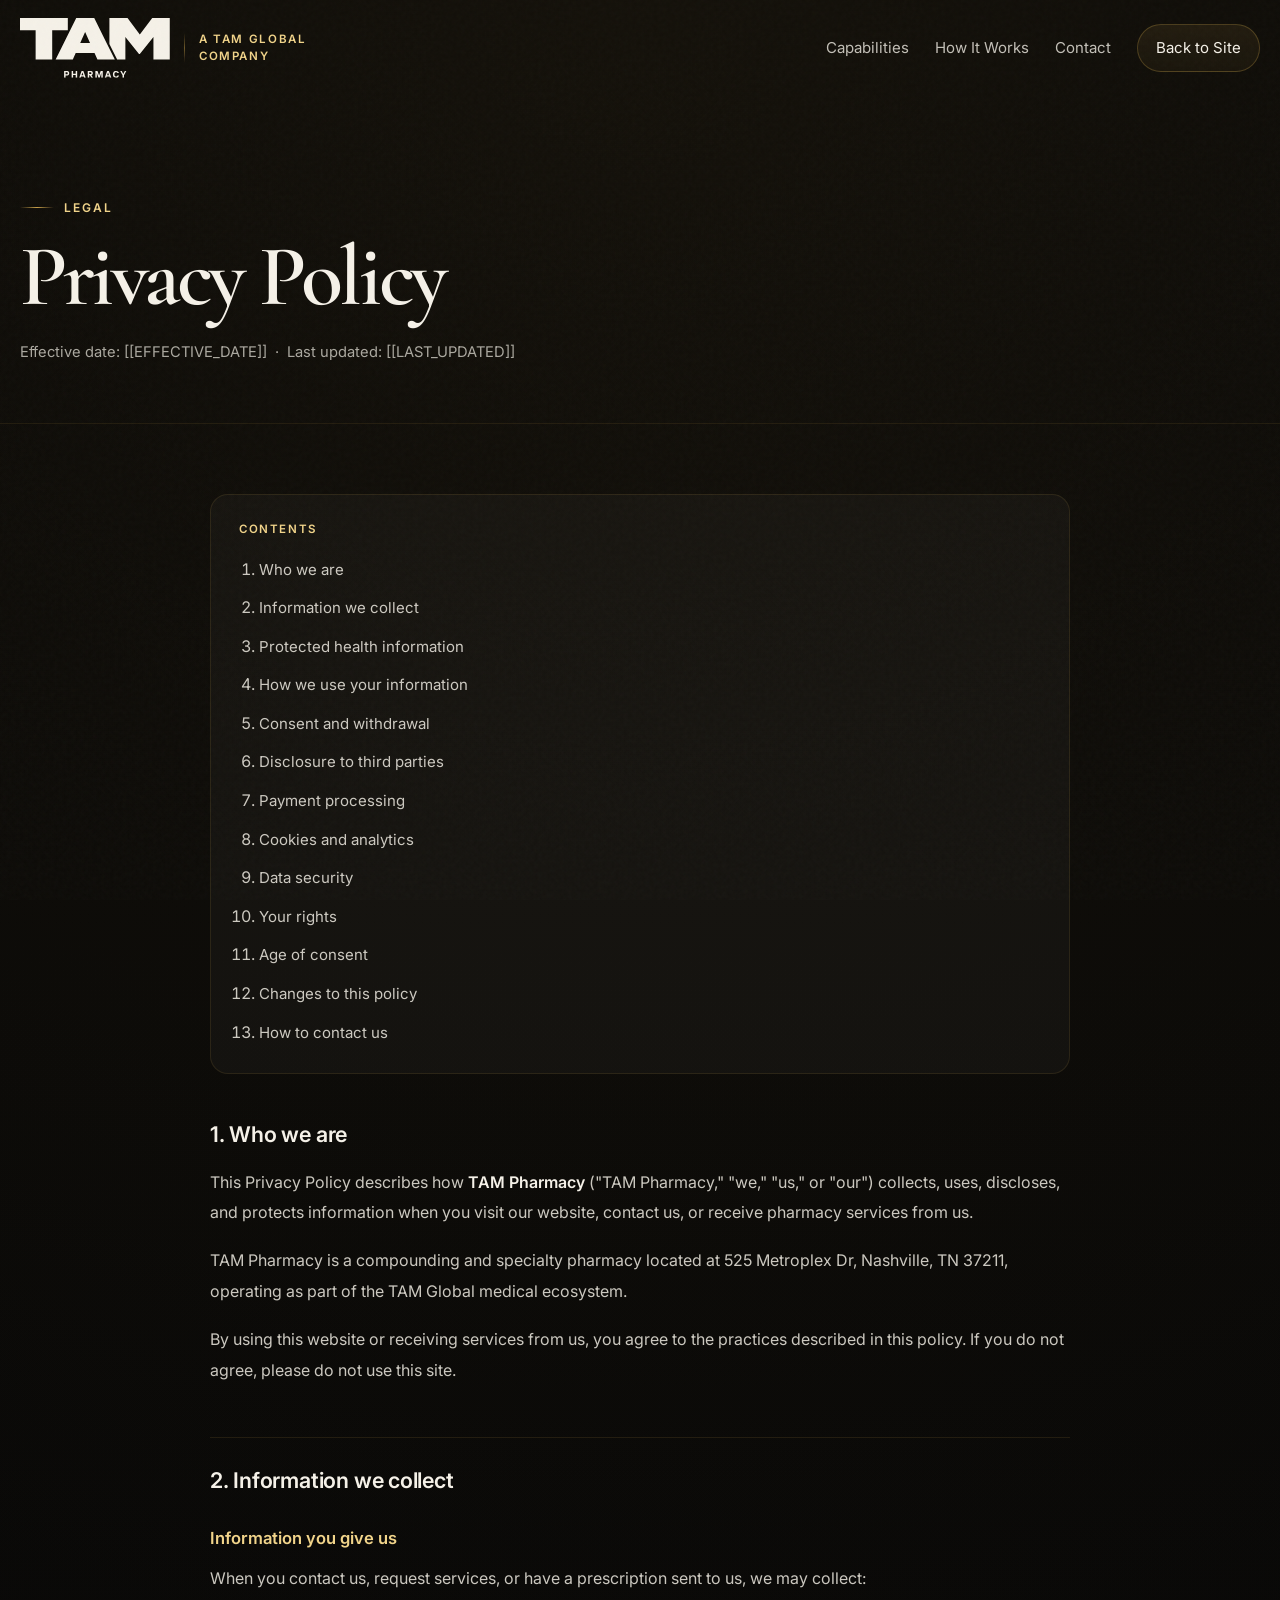
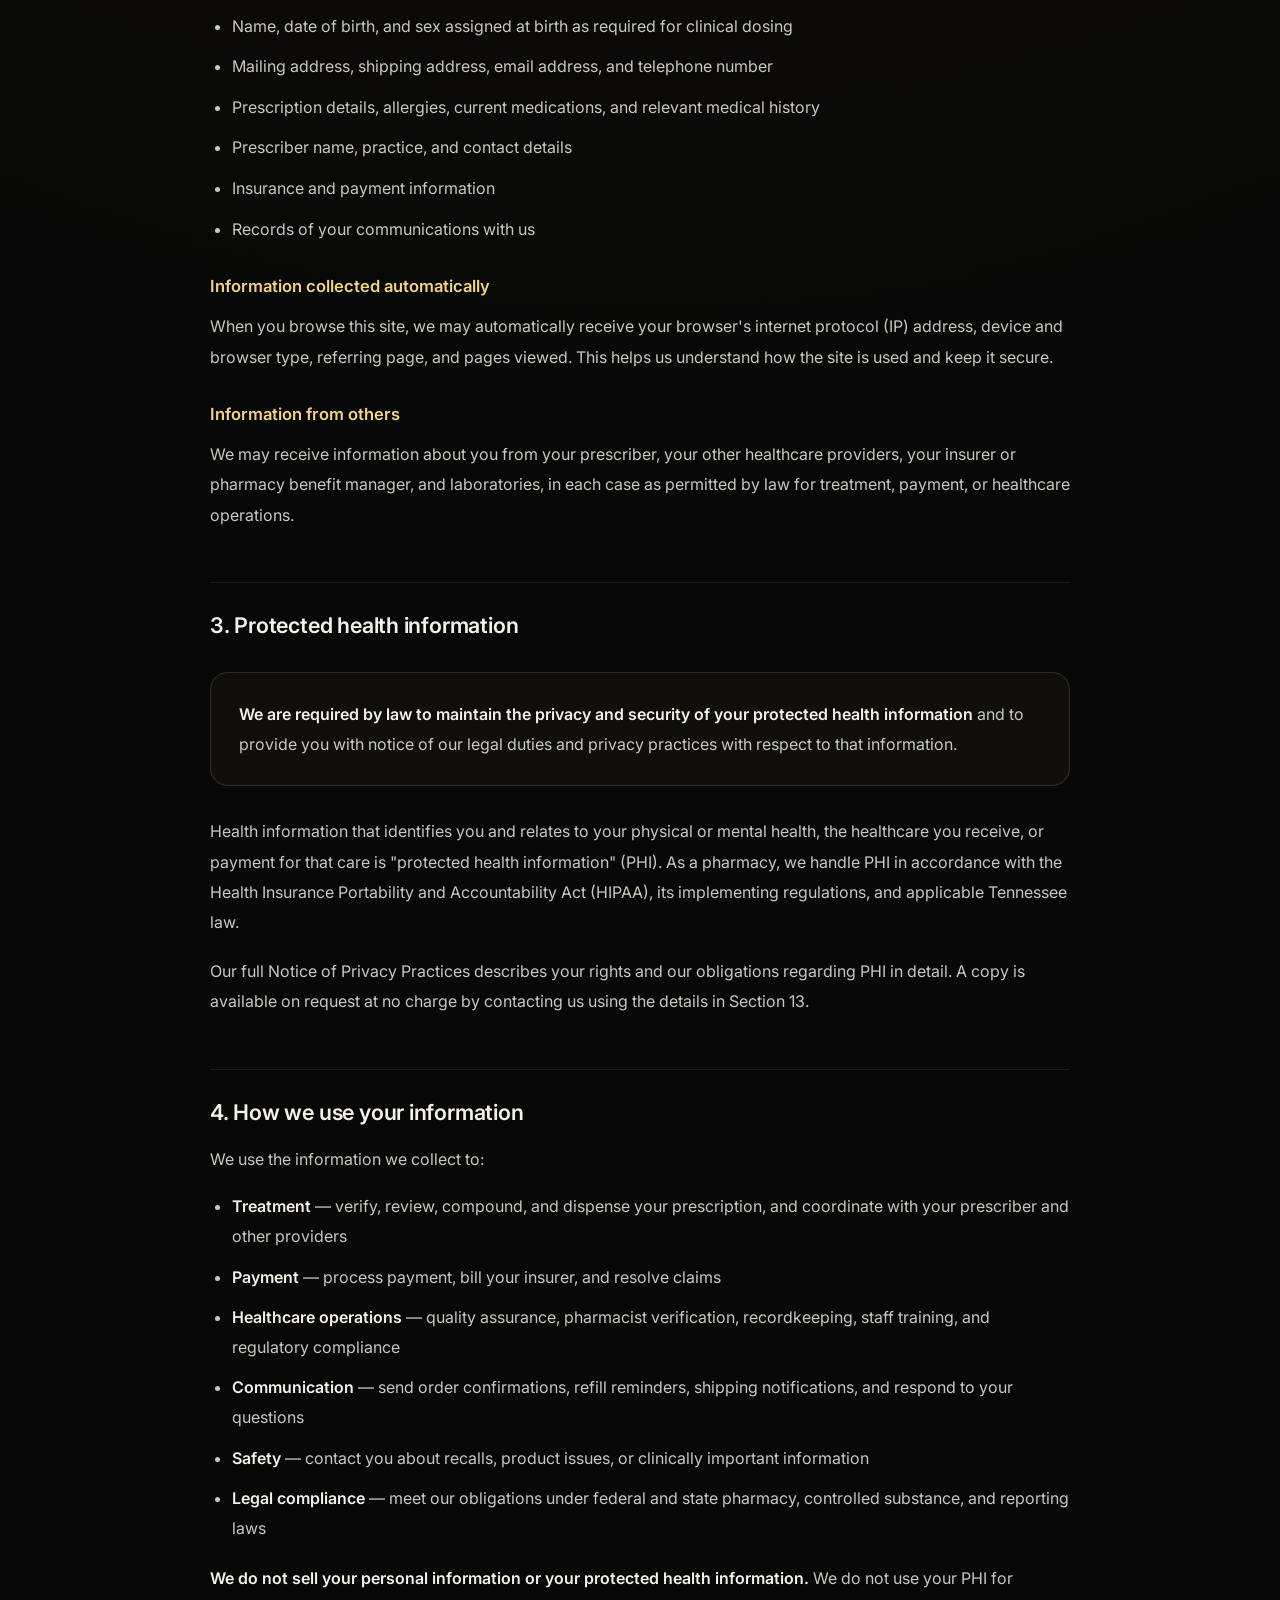
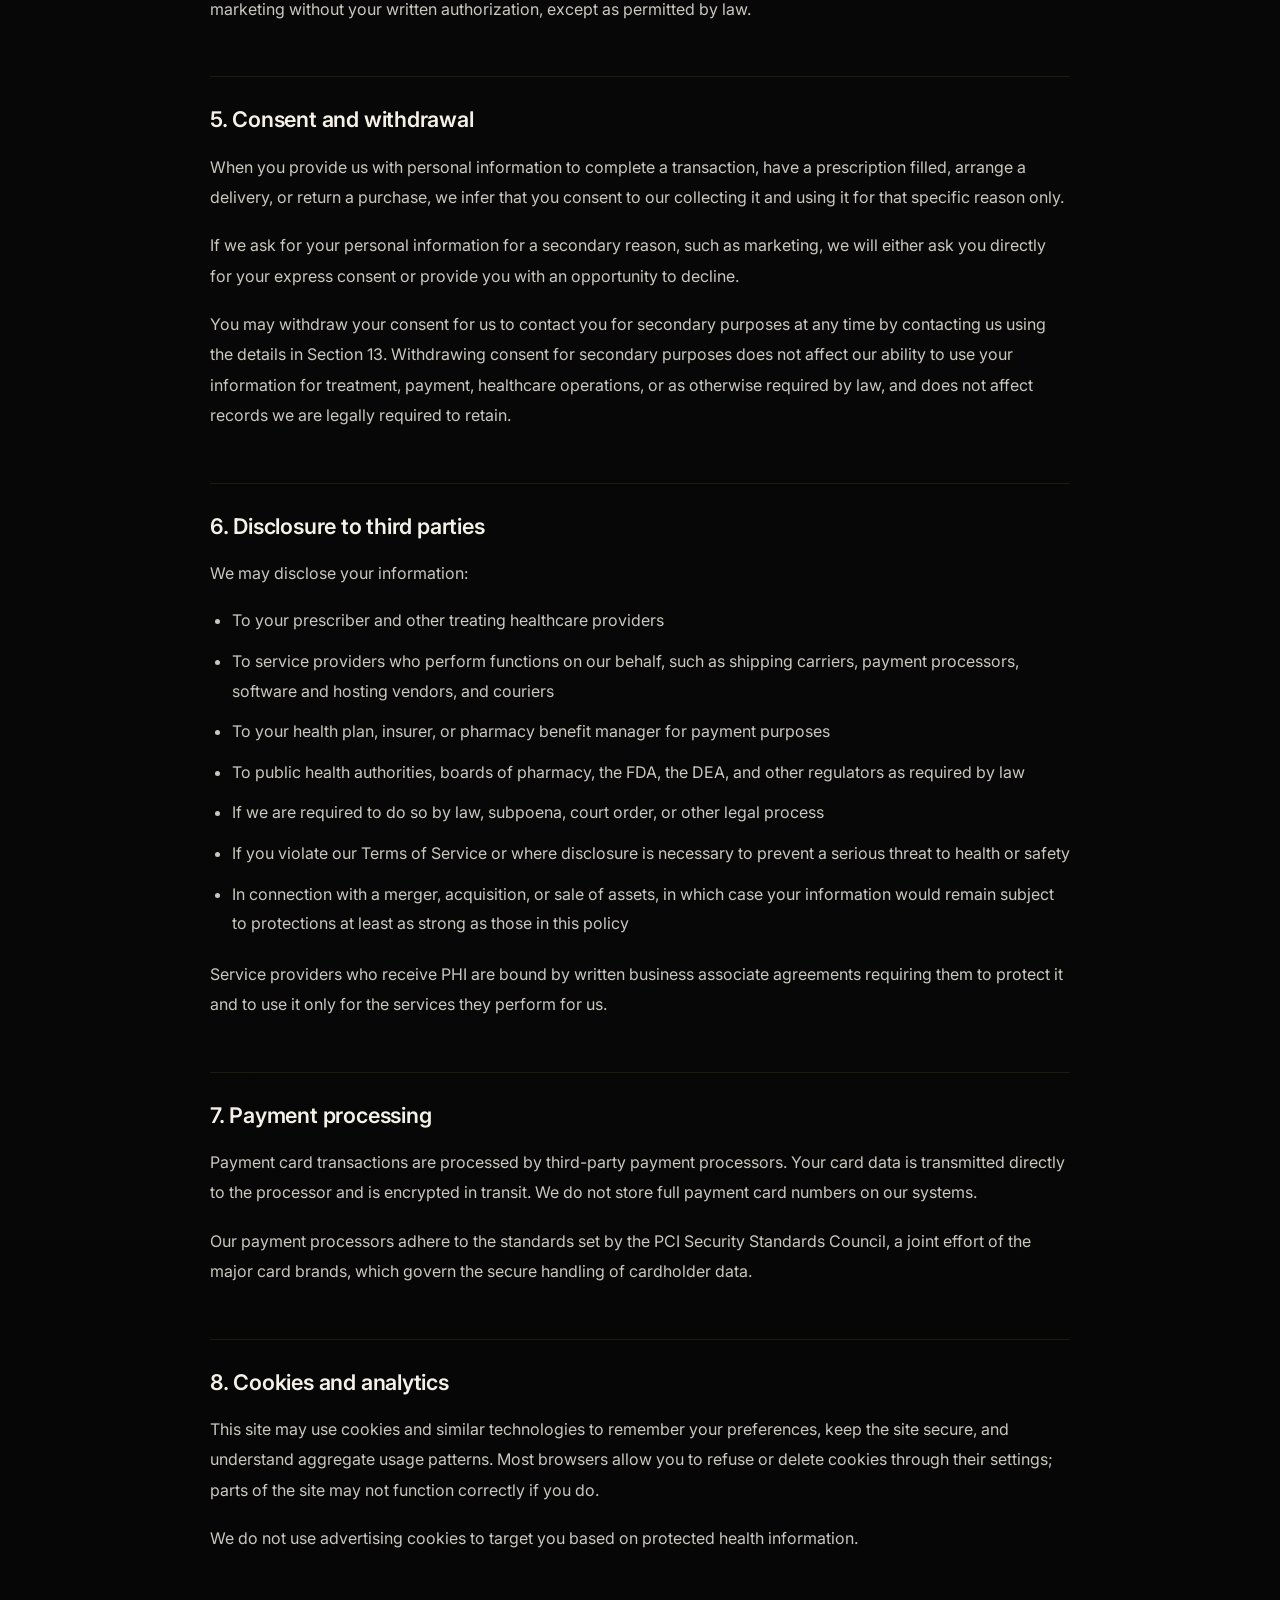
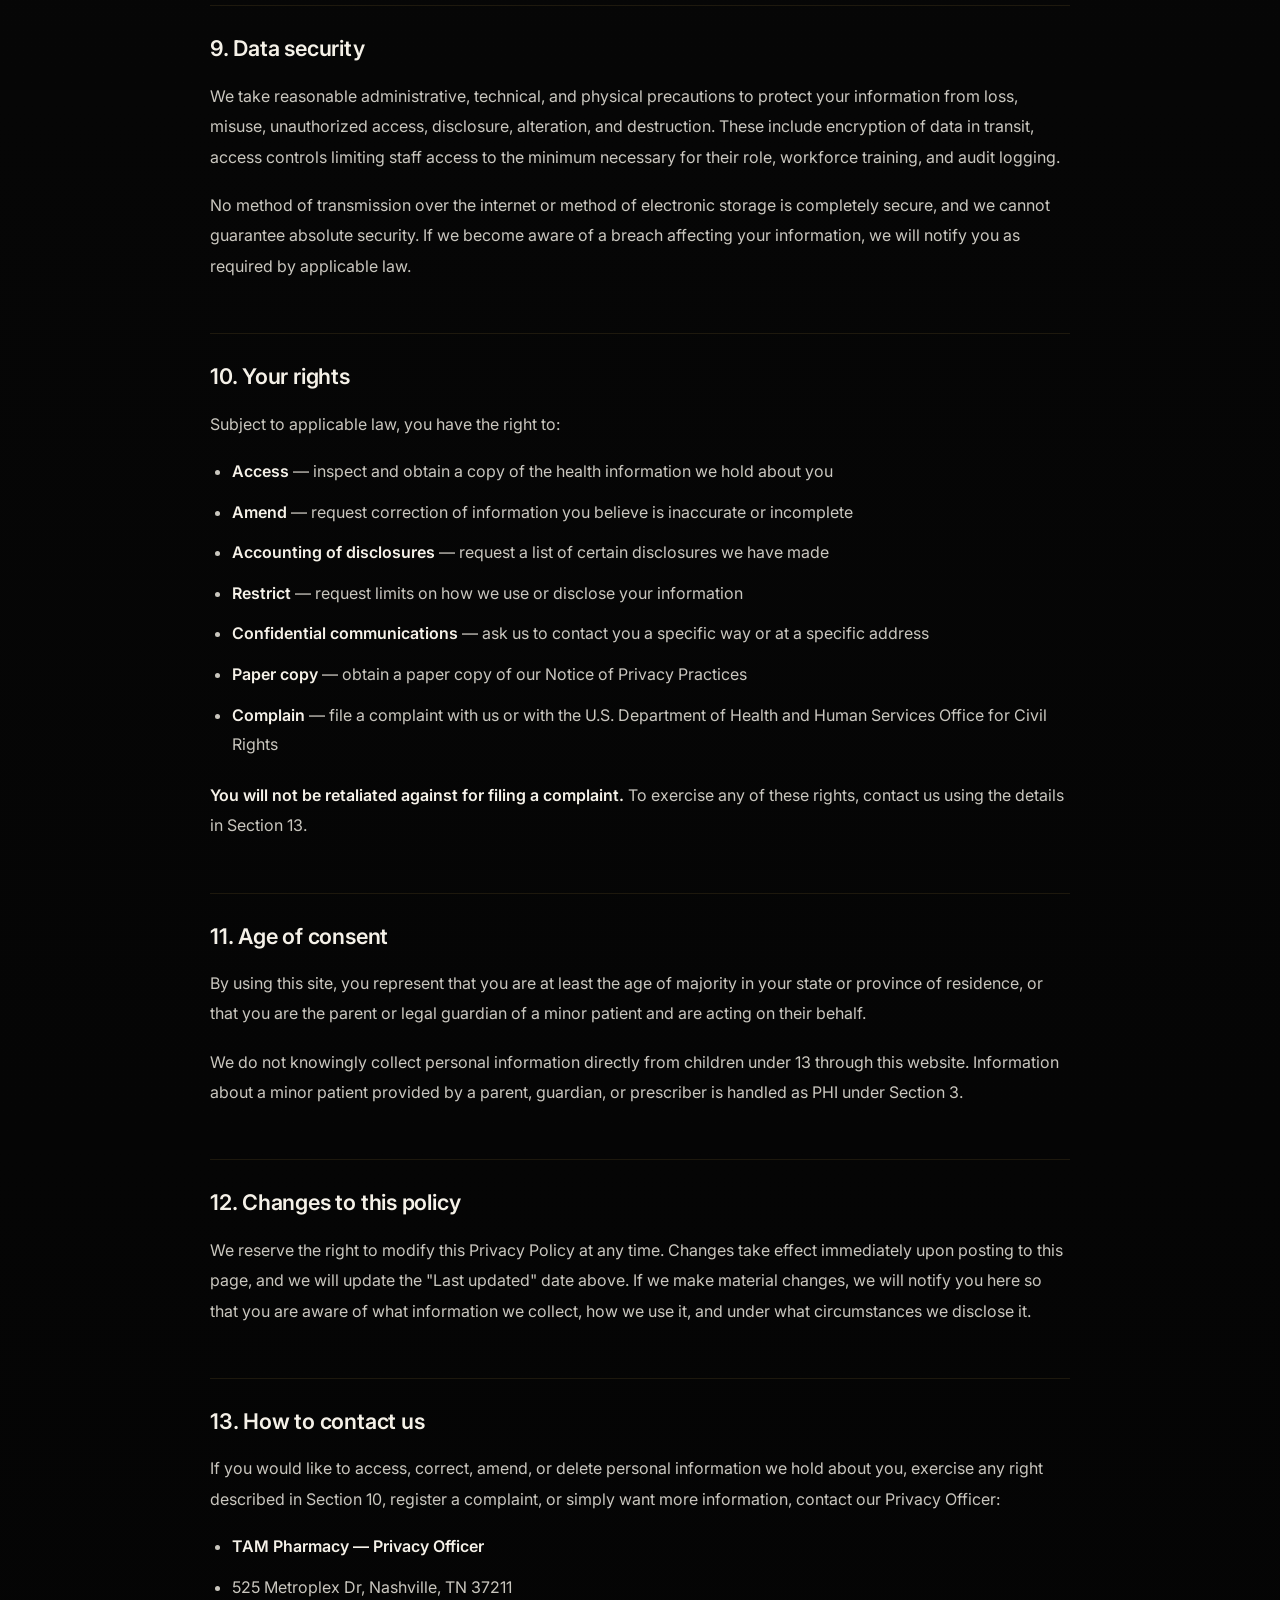
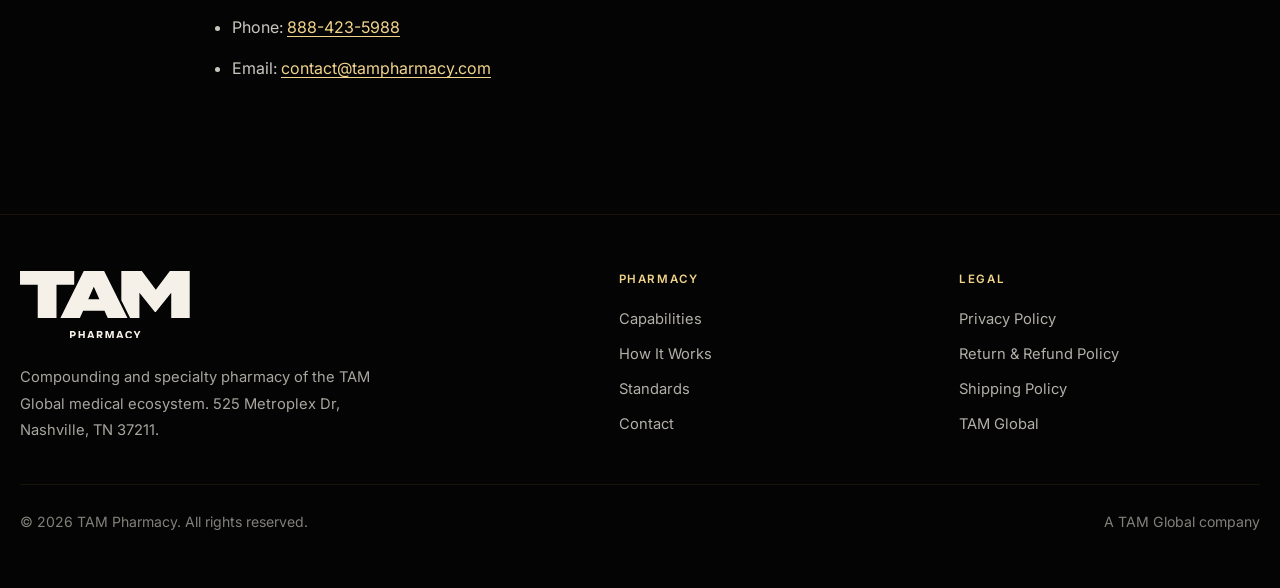
==== privacy-policy.html @ d4d782ab "TAM Pharmacy site: lander + privacy, refund, and shipping policies Design tokens taken from the live" ====
<!doctype html>
<html lang="en">
<head>
<meta charset="utf-8" />
<meta name="viewport" content="width=device-width, initial-scale=1" />
<title>Privacy Policy — TAM Pharmacy</title>
<meta name="description" content="How TAM Pharmacy collects, uses, protects, and discloses your personal and protected health information." />
<meta name="robots" content="index, follow" />
<link rel="icon" href="assets/favicon.svg" type="image/svg+xml" />
<link rel="preconnect" href="https://fonts.googleapis.com" />
<link rel="preconnect" href="https://fonts.gstatic.com" crossorigin />
<link href="https://fonts.googleapis.com/css2?family=Inter:wght@300;400;500;600;700;800&family=Cormorant+Garamond:wght@500;600;700&family=JetBrains+Mono:wght@400;700&display=swap" rel="stylesheet" />
<link rel="stylesheet" href="assets/site.css" />
</head>
<body>

<svg width="0" height="0" style="position:absolute" aria-hidden="true" focusable="false"><symbol id="logo-tam-pharmacy" viewBox="0 0 535 213"><path fill-rule="nonzero" fill="currentColor" d="M 170.585938 43.628906 L 114.851562 43.628906 L 114.851562 148.125 L 55.738281 148.125 L 55.738281 43.628906 L 0.0117188 43.628906 L 0.0117188 0.351562 L 170.585938 0.351562 "/> <path fill-rule="nonzero" fill="currentColor" d="M 471.707031 0.351562 L 427.375 58.828125 L 383.464844 0.351562 L 318.867188 0.351562 L 318.867188 92.457031 L 346.542969 148.125 L 375.863281 148.125 L 375.863281 68.117188 L 424.417969 128.703125 L 427.375 128.703125 L 475.929688 68.117188 L 475.929688 148.125 L 534.195312 148.125 L 534.195312 0.351562 "/> <path fill-rule="nonzero" fill="currentColor" d="M 214.742188 89.019531 L 232.265625 49.75 L 249.785156 89.019531 Z M 310.5625 92.457031 L 264.773438 0.351562 L 200.597656 0.351562 L 127.132812 148.125 L 188.351562 148.125 L 198.695312 124.90625 L 265.828125 124.90625 L 276.175781 148.125 L 338.238281 148.125 "/> <g fill="currentColor" transform="translate(154.986,212.672656)"><path d="M 2.328125 0 L 2.328125 -23.65625 L 12.203125 -23.65625 C 13.828125 -23.65625 15.269531 -23.304688 16.53125 -22.609375 C 17.789062 -21.910156 18.769531 -20.941406 19.46875 -19.703125 C 20.164062 -18.460938 20.515625 -17.066406 20.515625 -15.515625 C 20.515625 -13.929688 20.164062 -12.519531 19.46875 -11.28125 C 18.769531 -10.039062 17.789062 -9.070312 16.53125 -8.375 C 15.269531 -7.675781 13.828125 -7.328125 12.203125 -7.328125 L 7.53125 -7.328125 L 7.53125 0 Z M 11.65625 -12 C 12.445312 -12 13.109375 -12.140625 13.640625 -12.421875 C 14.171875 -12.703125 14.582031 -13.113281 14.875 -13.65625 C 15.164062 -14.195312 15.3125 -14.816406 15.3125 -15.515625 C 15.3125 -16.597656 14.988281 -17.445312 14.34375 -18.0625 C 13.707031 -18.6875 12.8125 -19 11.65625 -19 L 7.53125 -19 L 7.53125 -12 Z M 11.65625 -12 "/></g> <g fill="currentColor" transform="translate(181.883318,212.672656)"><path d="M 16.796875 0 L 16.796875 -23.65625 L 22.03125 -23.65625 L 22.03125 0 Z M 2.328125 0 L 2.328125 -23.65625 L 7.53125 -23.65625 L 7.53125 0 Z M 6.625 -9.5625 L 6.625 -14.265625 L 17.703125 -14.265625 L 17.703125 -9.5625 Z M 6.625 -9.5625 "/></g> <g fill="currentColor" transform="translate(211.31493,212.672656)"><path d="M -0.171875 0 L 8.25 -23.65625 L 14.640625 -23.65625 L 23.078125 0 L 17.703125 0 L 11.484375 -17.984375 L 11.328125 -17.984375 L 5.0625 0 Z M 5.40625 -4.359375 L 7.09375 -8.828125 L 15.8125 -8.828125 L 17.5 -4.359375 Z M 5.40625 -4.359375 "/></g> <g fill="currentColor" transform="translate(239.293547,212.672656)"><path d="M 15.484375 0 L 9.390625 -9.21875 L 15.171875 -9.21875 L 21.359375 0 Z M 2.328125 0 L 2.328125 -23.65625 L 12.53125 -23.65625 C 14.132812 -23.65625 15.53125 -23.328125 16.71875 -22.671875 C 17.914062 -22.023438 18.847656 -21.113281 19.515625 -19.9375 C 20.179688 -18.769531 20.515625 -17.40625 20.515625 -15.84375 C 20.515625 -14.3125 20.171875 -12.96875 19.484375 -11.8125 C 18.796875 -10.65625 17.910156 -9.769531 16.828125 -9.15625 C 15.742188 -8.550781 14.628906 -8.25 13.484375 -8.25 L 7.53125 -8.25 L 7.53125 0 Z M 12.171875 -12.703125 C 12.773438 -12.703125 13.316406 -12.828125 13.796875 -13.078125 C 14.285156 -13.328125 14.664062 -13.691406 14.9375 -14.171875 C 15.207031 -14.660156 15.34375 -15.21875 15.34375 -15.84375 C 15.34375 -16.8125 15.039062 -17.578125 14.4375 -18.140625 C 13.84375 -18.710938 13.085938 -19 12.171875 -19 L 7.53125 -19 L 7.53125 -12.703125 Z M 12.171875 -12.703125 "/></g> <g fill="currentColor" transform="translate(266.528771,212.672656)"><path d="M 2.328125 0 L 2.328125 -23.65625 L 9.90625 -23.65625 L 15.484375 -7.328125 L 15.6875 -7.328125 L 21.1875 -23.65625 L 28.6875 -23.65625 L 28.6875 0 L 23.484375 0 L 23.484375 -16.53125 L 23.3125 -16.53125 L 17.640625 0 L 13.390625 0 L 7.703125 -16.53125 L 7.53125 -16.53125 L 7.53125 0 Z M 2.328125 0 "/></g> <g fill="currentColor" transform="translate(302.617131,212.672656)"><path d="M -0.171875 0 L 8.25 -23.65625 L 14.640625 -23.65625 L 23.078125 0 L 17.703125 0 L 11.484375 -17.984375 L 11.328125 -17.984375 L 5.0625 0 Z M 5.40625 -4.359375 L 7.09375 -8.828125 L 15.8125 -8.828125 L 17.5 -4.359375 Z M 5.40625 -4.359375 "/></g> <g fill="currentColor" transform="translate(330.088754,212.672656)"><path d="M 12.5 0.34375 C 10.25 0.34375 8.285156 -0.132812 6.609375 -1.09375 C 4.929688 -2.050781 3.628906 -3.441406 2.703125 -5.265625 C 1.773438 -7.097656 1.3125 -9.285156 1.3125 -11.828125 C 1.3125 -14.367188 1.773438 -16.550781 2.703125 -18.375 C 3.628906 -20.207031 4.929688 -21.601562 6.609375 -22.5625 C 8.285156 -23.519531 10.25 -24 12.5 -24 C 15.382812 -24 17.675781 -23.289062 19.375 -21.875 C 21.082031 -20.46875 22.238281 -18.5625 22.84375 -16.15625 L 17.46875 -16.15625 C 17.019531 -17.164062 16.40625 -17.945312 15.625 -18.5 C 14.851562 -19.050781 13.8125 -19.328125 12.5 -19.328125 C 11.3125 -19.328125 10.269531 -19.039062 9.375 -18.46875 C 8.488281 -17.894531 7.796875 -17.046875 7.296875 -15.921875 C 6.804688 -14.796875 6.5625 -13.429688 6.5625 -11.828125 C 6.5625 -10.222656 6.804688 -8.859375 7.296875 -7.734375 C 7.796875 -6.609375 8.488281 -5.757812 9.375 -5.1875 C 10.269531 -4.613281 11.3125 -4.328125 12.5 -4.328125 C 13.8125 -4.328125 14.851562 -4.601562 15.625 -5.15625 C 16.40625 -5.707031 17.019531 -6.488281 17.46875 -7.5 L 22.84375 -7.5 C 22.238281 -5.09375 21.082031 -3.179688 19.375 -1.765625 C 17.675781 -0.359375 15.382812 0.34375 12.5 0.34375 Z M 12.5 0.34375 "/></g> <g fill="currentColor" transform="translate(357.999688,212.672656)"><path d="M 7.765625 0 L 7.765625 -8.046875 L -0.5 -23.65625 L 5.03125 -23.65625 L 10.34375 -13.25 L 10.515625 -13.25 L 15.78125 -23.65625 L 21.21875 -23.65625 L 12.9375 -8.046875 L 12.9375 0 Z M 7.765625 0 "/></g></symbol></svg>

<a class="skip-link" href="#main">Skip to content</a>

<nav id="nav" class="scrolled">
  <div class="nav-inner">
    <a class="brand" href="index.html" aria-label="TAM Pharmacy — home">
      <span class="brand-logo"><svg viewBox="0 0 535 213" role="img" aria-label="TAM Pharmacy"><use href="#logo-tam-pharmacy"/></svg></span>
      <span class="brand-divider" aria-hidden="true"></span>
      <span class="brand-text"><span>A TAM Global<br />Company</span></span>
    </a>
    <div class="nav-links">
      <a href="index.html#capabilities">Capabilities</a>
      <a href="index.html#process">How It Works</a>
      <a href="index.html#contact">Contact</a>
      <a class="nav-cta" href="index.html">Back to Site</a>
    </div>
    <button class="nav-toggle" id="navToggle" aria-expanded="false" aria-controls="mobileMenu" aria-label="Open menu">
      <span></span><span></span><span></span>
    </button>
  </div>
  <div class="mobile-menu" id="mobileMenu">
    <a href="index.html#capabilities">Capabilities</a>
    <a href="index.html#process">How It Works</a>
    <a href="index.html#contact">Contact</a>
    <a href="index.html">Back to Site</a>
  </div>
</nav>

<main id="main">

<header class="legal-hero">
  <div class="container">
    <span class="eyebrow">Legal</span>
    <h1>Privacy Policy</h1>
    <p class="legal-meta">
      Effective date: [[EFFECTIVE_DATE]] &nbsp;·&nbsp; Last updated: [[LAST_UPDATED]]
    </p>
  </div>
</header>

<div class="legal-body">
  <div class="container">

    <div class="legal-toc">
      <h4>Contents</h4>
      <ol>
        <li><a href="#s1">Who we are</a></li>
        <li><a href="#s2">Information we collect</a></li>
        <li><a href="#s3">Protected health information</a></li>
        <li><a href="#s4">How we use your information</a></li>
        <li><a href="#s5">Consent and withdrawal</a></li>
        <li><a href="#s6">Disclosure to third parties</a></li>
        <li><a href="#s7">Payment processing</a></li>
        <li><a href="#s8">Cookies and analytics</a></li>
        <li><a href="#s9">Data security</a></li>
        <li><a href="#s10">Your rights</a></li>
        <li><a href="#s11">Age of consent</a></li>
        <li><a href="#s12">Changes to this policy</a></li>
        <li><a href="#s13">How to contact us</a></li>
      </ol>
    </div>

    <h2 id="s1">1. Who we are</h2>
    <p>
      This Privacy Policy describes how <strong>TAM Pharmacy</strong> ("TAM
      Pharmacy," "we," "us," or "our") collects, uses, discloses, and protects
      information when you visit our website, contact us, or receive pharmacy
      services from us.
    </p>
    <p>
      TAM Pharmacy is a compounding and specialty pharmacy located at 525
      Metroplex Dr, Nashville, TN 37211, operating as part of the TAM Global
      medical ecosystem.
    </p>
    <p>
      By using this website or receiving services from us, you agree to the
      practices described in this policy. If you do not agree, please do not use
      this site.
    </p>

    <h2 id="s2">2. Information we collect</h2>

    <h3>Information you give us</h3>
    <p>
      When you contact us, request services, or have a prescription sent to us,
      we may collect:
    </p>
    <ul>
      <li>Name, date of birth, and sex assigned at birth as required for clinical dosing</li>
      <li>Mailing address, shipping address, email address, and telephone number</li>
      <li>Prescription details, allergies, current medications, and relevant medical history</li>
      <li>Prescriber name, practice, and contact details</li>
      <li>Insurance and payment information</li>
      <li>Records of your communications with us</li>
    </ul>

    <h3>Information collected automatically</h3>
    <p>
      When you browse this site, we may automatically receive your browser's
      internet protocol (IP) address, device and browser type, referring page,
      and pages viewed. This helps us understand how the site is used and keep
      it secure.
    </p>

    <h3>Information from others</h3>
    <p>
      We may receive information about you from your prescriber, your other
      healthcare providers, your insurer or pharmacy benefit manager, and
      laboratories, in each case as permitted by law for treatment, payment, or
      healthcare operations.
    </p>

    <h2 id="s3">3. Protected health information</h2>
    <div class="legal-callout">
      <p>
        <strong>We are required by law to maintain the privacy and security of
        your protected health information</strong> and to provide you with
        notice of our legal duties and privacy practices with respect to that
        information.
      </p>
    </div>
    <p>
      Health information that identifies you and relates to your physical or
      mental health, the healthcare you receive, or payment for that care is
      "protected health information" (PHI). As a pharmacy, we handle PHI in
      accordance with the Health Insurance Portability and Accountability Act
      (HIPAA), its implementing regulations, and applicable Tennessee law.
    </p>
    <p>
      Our full Notice of Privacy Practices describes your rights and our
      obligations regarding PHI in detail. A copy is available on request at no
      charge by contacting us using the details in Section 13.
    </p>

    <h2 id="s4">4. How we use your information</h2>
    <p>We use the information we collect to:</p>
    <ul>
      <li><strong>Treatment</strong> — verify, review, compound, and dispense your prescription, and coordinate with your prescriber and other providers</li>
      <li><strong>Payment</strong> — process payment, bill your insurer, and resolve claims</li>
      <li><strong>Healthcare operations</strong> — quality assurance, pharmacist verification, recordkeeping, staff training, and regulatory compliance</li>
      <li><strong>Communication</strong> — send order confirmations, refill reminders, shipping notifications, and respond to your questions</li>
      <li><strong>Safety</strong> — contact you about recalls, product issues, or clinically important information</li>
      <li><strong>Legal compliance</strong> — meet our obligations under federal and state pharmacy, controlled substance, and reporting laws</li>
    </ul>
    <p>
      <strong>We do not sell your personal information or your protected health
      information.</strong> We do not use your PHI for marketing without your
      written authorization, except as permitted by law.
    </p>

    <h2 id="s5">5. Consent and withdrawal</h2>
    <p>
      When you provide us with personal information to complete a transaction,
      have a prescription filled, arrange a delivery, or return a purchase, we
      infer that you consent to our collecting it and using it for that specific
      reason only.
    </p>
    <p>
      If we ask for your personal information for a secondary reason, such as
      marketing, we will either ask you directly for your express consent or
      provide you with an opportunity to decline.
    </p>
    <p>
      You may withdraw your consent for us to contact you for secondary purposes
      at any time by contacting us using the details in Section 13. Withdrawing
      consent for secondary purposes does not affect our ability to use your
      information for treatment, payment, healthcare operations, or as otherwise
      required by law, and does not affect records we are legally required to
      retain.
    </p>

    <h2 id="s6">6. Disclosure to third parties</h2>
    <p>We may disclose your information:</p>
    <ul>
      <li>To your prescriber and other treating healthcare providers</li>
      <li>To service providers who perform functions on our behalf, such as shipping carriers, payment processors, software and hosting vendors, and couriers</li>
      <li>To your health plan, insurer, or pharmacy benefit manager for payment purposes</li>
      <li>To public health authorities, boards of pharmacy, the FDA, the DEA, and other regulators as required by law</li>
      <li>If we are required to do so by law, subpoena, court order, or other legal process</li>
      <li>If you violate our Terms of Service or where disclosure is necessary to prevent a serious threat to health or safety</li>
      <li>In connection with a merger, acquisition, or sale of assets, in which case your information would remain subject to protections at least as strong as those in this policy</li>
    </ul>
    <p>
      Service providers who receive PHI are bound by written business associate
      agreements requiring them to protect it and to use it only for the
      services they perform for us.
    </p>

    <h2 id="s7">7. Payment processing</h2>
    <p>
      Payment card transactions are processed by third-party payment processors.
      Your card data is transmitted directly to the processor and is encrypted
      in transit. We do not store full payment card numbers on our systems.
    </p>
    <p>
      Our payment processors adhere to the standards set by the PCI Security
      Standards Council, a joint effort of the major card brands, which govern
      the secure handling of cardholder data.
    </p>

    <h2 id="s8">8. Cookies and analytics</h2>
    <p>
      This site may use cookies and similar technologies to remember your
      preferences, keep the site secure, and understand aggregate usage
      patterns. Most browsers allow you to refuse or delete cookies through
      their settings; parts of the site may not function correctly if you do.
    </p>
    <p>
      We do not use advertising cookies to target you based on protected health
      information.
    </p>

    <h2 id="s9">9. Data security</h2>
    <p>
      We take reasonable administrative, technical, and physical precautions to
      protect your information from loss, misuse, unauthorized access,
      disclosure, alteration, and destruction. These include encryption of data
      in transit, access controls limiting staff access to the minimum necessary
      for their role, workforce training, and audit logging.
    </p>
    <p>
      No method of transmission over the internet or method of electronic
      storage is completely secure, and we cannot guarantee absolute security.
      If we become aware of a breach affecting your information, we will notify
      you as required by applicable law.
    </p>

    <h2 id="s10">10. Your rights</h2>
    <p>Subject to applicable law, you have the right to:</p>
    <ul>
      <li><strong>Access</strong> — inspect and obtain a copy of the health information we hold about you</li>
      <li><strong>Amend</strong> — request correction of information you believe is inaccurate or incomplete</li>
      <li><strong>Accounting of disclosures</strong> — request a list of certain disclosures we have made</li>
      <li><strong>Restrict</strong> — request limits on how we use or disclose your information</li>
      <li><strong>Confidential communications</strong> — ask us to contact you a specific way or at a specific address</li>
      <li><strong>Paper copy</strong> — obtain a paper copy of our Notice of Privacy Practices</li>
      <li><strong>Complain</strong> — file a complaint with us or with the U.S. Department of Health and Human Services Office for Civil Rights</li>
    </ul>
    <p>
      <strong>You will not be retaliated against for filing a complaint.</strong>
      To exercise any of these rights, contact us using the details in Section 13.
    </p>

    <h2 id="s11">11. Age of consent</h2>
    <p>
      By using this site, you represent that you are at least the age of majority
      in your state or province of residence, or that you are the parent or legal
      guardian of a minor patient and are acting on their behalf.
    </p>
    <p>
      We do not knowingly collect personal information directly from children
      under 13 through this website. Information about a minor patient provided
      by a parent, guardian, or prescriber is handled as PHI under Section 3.
    </p>

    <h2 id="s12">12. Changes to this policy</h2>
    <p>
      We reserve the right to modify this Privacy Policy at any time. Changes
      take effect immediately upon posting to this page, and we will update the
      "Last updated" date above. If we make material changes, we will notify you
      here so that you are aware of what information we collect, how we use it,
      and under what circumstances we disclose it.
    </p>

    <h2 id="s13">13. How to contact us</h2>
    <p>
      If you would like to access, correct, amend, or delete personal information
      we hold about you, exercise any right described in Section 10, register a
      complaint, or simply want more information, contact our Privacy Officer:
    </p>
    <ul>
      <li><strong>TAM Pharmacy — Privacy Officer</strong></li>
      <li>525 Metroplex Dr, Nashville, TN 37211</li>
      <li>Phone: <a href="tel:+18884235988">888-423-5988</a></li>
      <li>Email: <a href="mailto:contact@tampharmacy.com">contact@tampharmacy.com</a></li>
    </ul>

  </div>
</div>

</main>

<footer>
  <div class="footer-top">
    <div>
      <div class="footer-logo"><svg viewBox="0 0 535 213" role="img" aria-label="TAM Pharmacy"><use href="#logo-tam-pharmacy"/></svg></div>
      <p>Compounding and specialty pharmacy of the TAM Global medical ecosystem. 525 Metroplex Dr, Nashville, TN 37211.</p>
    </div>
    <div class="footer-col">
      <h4>Pharmacy</h4>
      <ul>
        <li><a href="index.html#capabilities">Capabilities</a></li>
        <li><a href="index.html#process">How It Works</a></li>
        <li><a href="index.html#standards">Standards</a></li>
        <li><a href="index.html#contact">Contact</a></li>
      </ul>
    </div>
    <div class="footer-col">
      <h4>Legal</h4>
      <ul>
        <li><a href="privacy-policy.html">Privacy Policy</a></li>
        <li><a href="return-and-refund-policy.html">Return &amp; Refund Policy</a></li>
        <li><a href="shipping-policy.html">Shipping Policy</a></li>
        <li><a href="https://tam.global/" target="_blank" rel="noopener">TAM Global</a></li>
      </ul>
    </div>
  </div>
  <div class="footer-row">
    <span>&copy; <span id="year">2026</span> TAM Pharmacy. All rights reserved.</span>
    <span>A TAM Global company</span>
  </div>
</footer>

<script src="assets/site.js"></script>
</body>
</html>
---- assets/site.css ----
/* ==========================================================================
   TAM Pharmacy — shared stylesheet
   Design tokens lifted from the live TAM Global system (tam.global/assets/site.css)
   so the two sites are genuine siblings rather than a lookalike.
   ========================================================================== */

*, *::before, *::after { box-sizing: border-box; margin: 0; padding: 0; }

:root {
  --bg: #050505;
  --bg-soft: #0b0b0b;
  --panel: rgba(255,255,255,0.04);
  --panel-strong: rgba(255,255,255,0.06);
  --text: #f5f1e8;
  --muted: rgba(245,241,232,0.68);
  --body: rgba(245,241,232,0.82);   /* primary paragraph text — never --muted */
  --line: rgba(201,160,74,0.18);
  --gold: #c9a04a;
  --gold-soft: rgba(201,160,74,0.16);
  --gold-bright: #f1d48a;
  --max: 1240px;
  --radius: 22px;
  --shadow: 0 20px 80px rgba(0,0,0,0.38);
  --ease: cubic-bezier(.16, 1, .3, 1);
}

html { scroll-behavior: smooth; }

body {
  font-family: 'Inter', system-ui, sans-serif;
  background:
    radial-gradient(circle at top, rgba(201,160,74,0.08), transparent 30%),
    linear-gradient(180deg, #050505 0%, #080808 40%, #040404 100%);
  color: var(--text);
  overflow-x: hidden;
  line-height: 1.5;
  -webkit-font-smoothing: antialiased;
}

/* film grain — matches parent site exactly */
body::after {
  content: '';
  position: fixed;
  inset: 0;
  pointer-events: none;
  z-index: 9999;
  opacity: 0.025;
  background-image: url("data:image/svg+xml,%3Csvg viewBox='0 0 256 256' xmlns='http://www.w3.org/2000/svg'%3E%3Cfilter id='n'%3E%3CfeTurbulence type='fractalNoise' baseFrequency='0.82' numOctaves='3' stitchTiles='stitch'/%3E%3C/filter%3E%3Crect width='100%25' height='100%25' filter='url(%23n)'/%3E%3C/svg%3E");
}

a { color: inherit; text-decoration: none; }
img, video, canvas { display: block; max-width: 100%; }

.container { width: min(var(--max), calc(100% - 40px)); margin: 0 auto; }

/* skip link — keyboard accessibility */
.skip-link {
  position: absolute; left: -9999px; top: 0; z-index: 10000;
  padding: 12px 18px; background: var(--gold); color: #130f07;
  border-radius: 0 0 12px 0; font-weight: 600;
}
.skip-link:focus { left: 0; }

:focus-visible { outline: 2px solid var(--gold-bright); outline-offset: 3px; border-radius: 4px; }

/* ---------- shared type ---------- */
.eyebrow {
  display: inline-flex; align-items: center; gap: 10px;
  letter-spacing: 0.16em; text-transform: uppercase;
  font-size: 12px; font-weight: 600; color: var(--gold-bright);
}
.eyebrow::before {
  content: ''; width: 34px; height: 1px;
  background: linear-gradient(90deg, transparent, var(--gold), transparent);
}
.section-title {
  font-family: 'Cormorant Garamond', serif;
  font-size: clamp(2.6rem, 6vw, 5rem);
  font-weight: 600; letter-spacing: -0.03em; line-height: 0.98;
  margin-top: 18px;
}
.section-copy {
  color: var(--body);
  font-size: clamp(1rem, 1.5vw, 1.12rem);
  max-width: 62ch; line-height: 1.8;
}
.section-head { margin-bottom: 56px; }
section { padding: 120px 0; }

/* ---------- nav ---------- */
nav {
  position: fixed; top: 0; left: 0; right: 0; z-index: 100;
  padding: 18px 0;
  transition: background 0.3s ease, border-color 0.3s ease, backdrop-filter 0.3s ease;
  border-bottom: 1px solid transparent;
}
nav.scrolled {
  background: rgba(5,5,5,0.72);
  backdrop-filter: blur(18px);
  border-color: rgba(201,160,74,0.12);
}
.nav-inner {
  width: min(var(--max), calc(100% - 40px)); margin: 0 auto;
  display: flex; align-items: center; justify-content: space-between; gap: 20px;
}
.brand { display: flex; align-items: center; gap: 14px; }
.brand-logo {
  color: var(--text);
  width: 150px;
  transition: color 0.3s var(--ease);
}
.brand-logo svg { width: 100%; height: auto; display: block; }
.brand:hover .brand-logo { color: var(--gold-bright); }
.brand-divider {
  width: 1px; height: 30px;
  background: linear-gradient(180deg, transparent, rgba(201,160,74,0.5), transparent);
}
.brand-text span {
  display: block; font-size: 0.72rem; color: var(--gold-bright);
  letter-spacing: 0.14em; text-transform: uppercase; font-weight: 600;
}
.nav-links {
  display: flex; align-items: center; gap: 26px;
  color: rgba(245,241,232,0.78); font-size: 0.94rem;
}
.nav-links a { transition: color 0.2s ease; }
.nav-links a:hover { color: var(--gold-bright); }
.nav-cta {
  padding: 12px 18px;
  border: 1px solid rgba(201,160,74,0.28);
  border-radius: 999px;
  background: linear-gradient(180deg, rgba(201,160,74,0.10), rgba(201,160,74,0.05));
  color: var(--text);
}
.nav-toggle {
  display: none; width: 48px; height: 48px; border-radius: 999px;
  border: 1px solid rgba(201,160,74,0.18); background: rgba(255,255,255,0.03);
  color: var(--text); align-items: center; justify-content: center;
  flex-direction: column; gap: 5px; cursor: pointer;
}
.nav-toggle span { width: 18px; height: 1.5px; background: currentColor; transition: transform 0.2s ease, opacity 0.2s ease; }
.nav-toggle[aria-expanded="true"] span:first-child { transform: translateY(3.5px) rotate(45deg); }
.nav-toggle[aria-expanded="true"] span:nth-child(2) { opacity: 0; }
.nav-toggle[aria-expanded="true"] span:last-child { transform: translateY(-3.5px) rotate(-45deg); }
.mobile-menu {
  display: none; width: min(var(--max), calc(100% - 40px));
  margin: 12px auto 0; padding: 14px; border-radius: 22px;
  border: 1px solid rgba(201,160,74,0.12); background: rgba(10,10,10,0.92);
  backdrop-filter: blur(18px); box-shadow: var(--shadow);
}
.mobile-menu.open { display: grid; }
.mobile-menu a { padding: 12px 14px; border-radius: 14px; color: rgba(245,241,232,0.82); }
.mobile-menu a:hover { background: rgba(255,255,255,0.04); color: var(--gold-bright); }

/* ---------- buttons ---------- */
.btn {
  display: inline-flex; align-items: center; justify-content: center; gap: 10px;
  min-height: 50px; padding: 0 22px; border-radius: 999px; font-weight: 600;
  border: 0; cursor: pointer; font-family: inherit; font-size: 0.98rem;
  transition: transform 0.2s ease, border-color 0.2s ease, background 0.2s ease;
}
.btn:hover { transform: translateY(-1px); }
.btn-primary {
  background: linear-gradient(180deg, var(--gold-bright), var(--gold));
  color: #130f07;                      /* explicit dark text on gold */
  box-shadow: 0 14px 34px rgba(201,160,74,0.20);
}
.btn-secondary {
  border: 1px solid rgba(245,241,232,0.16);
  background: rgba(255,255,255,0.04);
  color: var(--text);                  /* explicit light text on dark */
}

/* ---------- hero (scroll-scrubbed canvas) ---------- */
.hero { position: relative; height: 300vh; }
.hero-sticky {
  position: sticky; top: 0; height: 100svh;
  overflow: hidden; isolation: isolate;
  display: grid; align-items: end; padding: 132px 0 64px;
}
#heroCanvas { position: absolute; top: 0; left: 0; z-index: 0; }
.hero-poster {
  position: absolute; inset: 0; z-index: 0;
  background:
    radial-gradient(ellipse 60% 50% at 42% 55%, rgba(201,160,74,0.20), transparent 70%),
    radial-gradient(circle at 70% 30%, rgba(241,212,138,0.07), transparent 55%),
    #050505;
}
/* Blends the canvas edge into the page ground so there is no visible seam.
   Bottom-weighted only — not an edge-darkening vignette. */
.hero-scrim {
  position: absolute; inset: 0; z-index: 1; pointer-events: none;
  background: linear-gradient(180deg,
    rgba(5,5,5,0.30) 0%,
    rgba(5,5,5,0.20) 30%,
    rgba(5,5,5,0.72) 74%,
    rgba(5,5,5,0.97) 100%);
}
.hero-grid {
  position: relative; z-index: 2;
  width: min(var(--max), calc(100% - 40px)); margin: 0 auto;
  display: grid;
  grid-template-columns: minmax(0, 1.15fr) minmax(280px, 0.85fr);
  gap: 48px; align-items: end;
}
.hero-copy { max-width: 760px; }
.hero-copy h1 {
  font-family: 'Cormorant Garamond', serif;
  font-size: clamp(3.4rem, 9vw, 7.6rem);
  font-weight: 600; letter-spacing: -0.05em; line-height: 0.88;
  max-width: 11ch; text-wrap: balance;
  text-shadow: 0 4px 30px rgba(0,0,0,.9), 0 2px 10px rgba(0,0,0,.7), 0 0 60px rgba(0,0,0,.5);
}
.hero-copy h1 em { font-style: normal; color: var(--gold-bright); }
.hero-copy p {
  margin-top: 26px; font-size: clamp(1.02rem, 1.6vw, 1.2rem);
  color: var(--body); max-width: 54ch; line-height: 1.85;
  text-shadow: 0 2px 14px rgba(0,0,0,.8);
}
.hero-kicker {
  margin-top: 18px; display: inline-flex; align-items: center; gap: 10px;
  font-size: 0.82rem; letter-spacing: 0.14em; text-transform: uppercase;
  font-weight: 600; color: var(--gold-bright);
  background: rgba(12,10,8,0.7); padding: 6px 14px; border-radius: 999px;
  backdrop-filter: blur(4px);
}
.hero-actions { margin-top: 30px; display: flex; flex-wrap: wrap; gap: 14px; }
.hero-card {
  justify-self: end; width: min(100%, 360px); padding: 24px;
  border-radius: var(--radius); border: 1px solid rgba(201,160,74,0.14);
  background: linear-gradient(180deg, rgba(255,255,255,0.07), rgba(255,255,255,0.03));
  backdrop-filter: blur(16px); box-shadow: var(--shadow);
}
.hero-card-label {
  font-size: 0.75rem; text-transform: uppercase; letter-spacing: 0.12em;
  color: var(--gold-bright); margin-bottom: 18px; font-weight: 600;
}
.hero-card h2 { font-size: 1.5rem; line-height: 1.2; margin-bottom: 14px; }
.hero-card p { color: var(--body); line-height: 1.8; font-size: 0.95rem; }
.hero-card-divider {
  width: 100%; height: 1px; margin: 18px 0 2px;
  background: linear-gradient(90deg, rgba(201,160,74,0.55), rgba(201,160,74,0.05));
}
.hero-card ul { list-style: none; margin-top: 18px; display: grid; gap: 12px; }
.hero-card li {
  padding-top: 12px; border-top: 1px solid rgba(201,160,74,0.12);
  color: rgba(245,241,232,0.86); font-size: 0.94rem;
  display: flex; align-items: center; gap: 10px;
}
.hero-card li svg { color: var(--gold); flex-shrink: 0; }

.scroll-hint {
  position: absolute; bottom: 26px; left: 50%; transform: translateX(-50%);
  z-index: 3; font-size: 0.72rem; letter-spacing: 0.18em; text-transform: uppercase;
  color: var(--gold-bright); font-weight: 600;
  background: rgba(12,10,8,0.7); padding: 6px 16px; border-radius: 999px;
  backdrop-filter: blur(4px);
  display: inline-flex; align-items: center; gap: 8px;
}
.scroll-hint svg { animation: nudge 2.2s var(--ease) infinite; }
@keyframes nudge { 0%,100% { transform: translateY(0); } 50% { transform: translateY(4px); } }

/* loader */
#loader {
  position: fixed; inset: 0; z-index: 500; background: #050505;
  display: grid; place-items: center; transition: opacity 0.6s ease;
}
#loader .loader-inner { text-align: center; }
#loader .loader-mark { width: 190px; color: var(--text); margin: 0 auto 22px; opacity: 0.9; }
#loader .loader-bar { width: 190px; height: 2px; background: rgba(201,160,74,0.16); margin: 0 auto; overflow: hidden; }
#loader .loader-bar i { display: block; height: 100%; width: 0%; background: linear-gradient(90deg, var(--gold), var(--gold-bright)); transition: width 0.25s ease; }
#loader .loader-text {
  margin-top: 16px; font-size: 0.7rem; letter-spacing: 0.2em;
  text-transform: uppercase; color: var(--muted); font-weight: 600;
}

/* ---------- metrics ---------- */
.metrics { padding: 100px 0 20px; }
/* minmax(0,1fr) not 1fr: a bare 1fr floors at min-content, so a long metric
   value or label pushes the track wider than the container and the row
   overflows horizontally. */
.metrics-grid { display: grid; grid-template-columns: repeat(4, minmax(0, 1fr)); gap: 18px; }
.metric strong { overflow-wrap: anywhere; }
.metric {
  padding: 30px 22px;
  background: linear-gradient(180deg, rgba(255,255,255,0.04), rgba(255,255,255,0.018));
  border: 1px solid rgba(201,160,74,0.10); border-radius: 20px;
  transition: transform 0.25s ease, border-color 0.25s ease;
}
.metric:hover { transform: translateY(-4px); border-color: rgba(201,160,74,0.22); }
.metric strong {
  display: block; font-size: clamp(2rem, 4vw, 3.4rem); font-weight: 700;
  color: var(--gold-bright); letter-spacing: -0.04em;
  font-variant-numeric: tabular-nums;
}
.metric span { display: block; margin-top: 8px; color: var(--body); line-height: 1.65; font-size: 0.95rem; }

/* ---------- statement ---------- */
.statement-panel {
  padding: 72px 56px; border-radius: var(--radius);
  border: 1px solid rgba(201,160,74,0.14);
  background: linear-gradient(180deg, rgba(255,255,255,0.05), rgba(255,255,255,0.015));
  display: grid; grid-template-columns: minmax(0,1fr) minmax(0,1fr); gap: 56px; align-items: center;
}
.statement-quote {
  font-family: 'Cormorant Garamond', serif;
  font-size: clamp(1.9rem, 3.4vw, 3rem); line-height: 1.14;
  font-weight: 600; letter-spacing: -0.02em;
}
.statement-quote em { font-style: normal; color: var(--gold-bright); }
.statement-copy-stack { display: grid; gap: 20px; }
.statement-copy-stack p { color: var(--body); line-height: 1.85; }
.statement-note {
  padding-top: 18px; border-top: 1px solid rgba(201,160,74,0.14);
  color: var(--muted); font-size: 0.9rem; line-height: 1.7;
}

/* ---------- capability cards (spotlight + tilt) ---------- */
.cap-grid { display: grid; grid-template-columns: repeat(3, minmax(0, 1fr)); gap: 20px; }
.cap-card {
  position: relative; padding: 34px 28px; border-radius: 20px;
  border: 1px solid rgba(201,160,74,0.10);
  background: linear-gradient(180deg, rgba(255,255,255,0.045), rgba(255,255,255,0.015));
  overflow: hidden; transform-style: preserve-3d;
  transition: border-color 0.4s var(--ease), transform 0.4s var(--ease);
}
.cap-card::before {
  content: ''; position: absolute; inset: -1px; pointer-events: none;
  background: radial-gradient(circle 200px at var(--mx,50%) var(--my,50%), rgba(201,160,74,0.10), transparent 70%);
  opacity: 0; transition: opacity 0.3s ease;
}
.cap-card:hover { border-color: rgba(201,160,74,0.26); }
.cap-card:hover::before { opacity: 1; }
.cap-icon {
  width: 46px; height: 46px; border-radius: 13px; display: grid; place-items: center;
  border: 1px solid rgba(201,160,74,0.24); color: var(--gold-bright);
  background: rgba(201,160,74,0.07); margin-bottom: 22px;
}
.cap-card h3 { font-size: 1.2rem; font-weight: 600; margin-bottom: 12px; letter-spacing: -0.01em; }
.cap-card p { color: var(--body); line-height: 1.8; font-size: 0.95rem; }
.cap-card .cap-usp {
  display: inline-block; margin-top: 16px; font-size: 0.72rem; font-weight: 600;
  letter-spacing: 0.12em; text-transform: uppercase; color: var(--gold-bright);
  padding: 5px 12px; border-radius: 999px; border: 1px solid rgba(201,160,74,0.22);
}

/* ---------- process / stack ---------- */
.stack { display: grid; grid-template-columns: minmax(0, 0.85fr) minmax(0, 1.15fr); gap: 56px; align-items: start; }
.stack-rail { position: sticky; top: 130px; }
.stack-rail-label {
  font-size: 0.75rem; letter-spacing: 0.16em; text-transform: uppercase;
  color: var(--gold-bright); font-weight: 600;
}
.stack-rail-title {
  font-family: 'Cormorant Garamond', serif;
  font-size: clamp(2.2rem, 4.6vw, 3.6rem); font-weight: 600;
  letter-spacing: -0.03em; line-height: 1.02; margin-top: 14px;
}
.stack-rail-copy { margin-top: 20px; color: var(--body); line-height: 1.85; max-width: 44ch; }
.stack-list { display: grid; gap: 18px; }
.stack-card {
  padding: 30px 28px; border-radius: 20px;
  border: 1px solid rgba(201,160,74,0.10);
  background: linear-gradient(180deg, rgba(255,255,255,0.04), rgba(255,255,255,0.015));
  display: grid; grid-template-columns: auto 1fr; gap: 22px; align-items: start;
  transition: border-color 0.4s var(--ease), background 0.4s var(--ease);
}
.stack-card.active { border-color: rgba(201,160,74,0.30); background: linear-gradient(180deg, rgba(201,160,74,0.07), rgba(255,255,255,0.02)); }
.stack-card-index {
  font-family: 'JetBrains Mono', ui-monospace, monospace;
  font-size: 0.82rem; font-weight: 700; color: var(--gold-bright);
  width: 42px; height: 42px; border-radius: 50%; display: grid; place-items: center;
  border: 1px solid rgba(201,160,74,0.28); background: rgba(201,160,74,0.06);
}
.stack-card h3 { font-size: 1.16rem; font-weight: 600; margin-bottom: 10px; }
.stack-card p { color: var(--body); line-height: 1.8; font-size: 0.95rem; }

/* ---------- principles ---------- */
.principles-grid { display: grid; grid-template-columns: repeat(3, minmax(0, 1fr)); gap: 20px; }
.principle {
  padding: 32px 28px; border-radius: 20px;
  border: 1px solid rgba(201,160,74,0.10);
  background: linear-gradient(180deg, rgba(255,255,255,0.035), rgba(255,255,255,0.012));
}
.principle h3 {
  font-size: 1.1rem; font-weight: 600; margin-bottom: 12px;
  display: flex; align-items: center; gap: 12px;
}
.principle h3 svg { color: var(--gold); flex-shrink: 0; }
.principle p { color: var(--body); line-height: 1.8; font-size: 0.94rem; }

/* ---------- marquee ---------- */
.marquee-band {
  padding: 26px 0; border-top: 1px solid rgba(201,160,74,0.10);
  border-bottom: 1px solid rgba(201,160,74,0.10);
  background: rgba(255,255,255,0.014); overflow: hidden;
}
.marquee { display: flex; width: max-content; will-change: transform; }
.marquee-content { display: flex; align-items: center; gap: 44px; padding-right: 44px; }
.marquee-content span {
  font-size: 0.82rem; letter-spacing: 0.18em; text-transform: uppercase;
  color: rgba(245,241,232,0.58); font-weight: 600; white-space: nowrap;
}
.marquee-content i { width: 5px; height: 5px; border-radius: 50%; background: var(--gold); flex-shrink: 0; }

/* ---------- contact ---------- */
.contact-shell {
  display: grid; grid-template-columns: minmax(0,1fr) minmax(280px,0.8fr); gap: 48px;
  padding: 64px 56px; border-radius: var(--radius);
  border: 1px solid rgba(201,160,74,0.16);
  background: linear-gradient(180deg, rgba(255,255,255,0.055), rgba(255,255,255,0.018));
}
.contact-list { display: grid; gap: 24px; margin-top: 34px; }
.contact-item { display: grid; grid-template-columns: auto 1fr; gap: 18px; align-items: start; }
.contact-item .ci-icon {
  width: 42px; height: 42px; border-radius: 12px; display: grid; place-items: center;
  border: 1px solid rgba(201,160,74,0.22); background: rgba(201,160,74,0.06); color: var(--gold-bright);
}
.contact-item .ci-label {
  font-size: 0.72rem; letter-spacing: 0.14em; text-transform: uppercase;
  color: var(--gold-bright); font-weight: 600; margin-bottom: 5px;
}
.contact-item .ci-value { color: var(--text); line-height: 1.7; font-size: 1.02rem; }
.contact-item a.ci-value:hover { color: var(--gold-bright); }
.contact-aside {
  padding: 30px 26px; border-radius: 18px;
  border: 1px solid rgba(201,160,74,0.14); background: rgba(255,255,255,0.03);
  align-self: start;
}
.contact-aside h3 { font-size: 1.1rem; margin-bottom: 14px; font-weight: 600; }
.contact-aside p { color: var(--body); line-height: 1.8; font-size: 0.94rem; }
.hours-list { list-style: none; display: grid; gap: 10px; margin-top: 18px; }
.hours-list li {
  display: flex; justify-content: space-between; gap: 16px;
  padding-top: 10px; border-top: 1px solid rgba(201,160,74,0.12);
  font-size: 0.92rem; color: var(--body);
}
.hours-list li b { color: var(--text); font-weight: 600; }

/* ---------- footer ---------- */
footer { padding: 56px 0 56px; border-top: 1px solid rgba(201,160,74,0.10); }
.footer-top {
  width: min(var(--max), calc(100% - 40px)); margin: 0 auto 40px;
  display: grid; grid-template-columns: minmax(0,1.3fr) repeat(2, minmax(0,0.7fr)); gap: 40px;
}
.footer-logo { width: 170px; color: var(--text); margin-bottom: 20px; }
.footer-top p { color: var(--muted); line-height: 1.8; font-size: 0.92rem; max-width: 40ch; }
.footer-col h4 {
  font-size: 0.72rem; letter-spacing: 0.14em; text-transform: uppercase;
  color: var(--gold-bright); font-weight: 600; margin-bottom: 18px;
}
.footer-col ul { list-style: none; display: grid; gap: 11px; }
.footer-col a { color: rgba(245,241,232,0.72); font-size: 0.92rem; transition: color 0.2s ease; }
.footer-col a:hover { color: var(--gold-bright); }
.footer-row {
  width: min(var(--max), calc(100% - 40px)); margin: 0 auto;
  padding-top: 26px; border-top: 1px solid rgba(201,160,74,0.10);
  display: flex; justify-content: space-between; gap: 20px; flex-wrap: wrap;
  color: rgba(245,241,232,0.52); font-size: 0.88rem;
}
.footer-disclaimer {
  width: min(var(--max), calc(100% - 40px)); margin: 22px auto 0;
  color: rgba(245,241,232,0.42); font-size: 0.78rem; line-height: 1.7; max-width: 90ch;
}

/* ---------- legal / policy pages ---------- */
.legal-hero { padding: 190px 0 60px; border-bottom: 1px solid rgba(201,160,74,0.10); }
.legal-hero h1 {
  font-family: 'Cormorant Garamond', serif;
  font-size: clamp(2.8rem, 7vw, 5.4rem); font-weight: 600;
  letter-spacing: -0.04em; line-height: 0.98; margin-top: 18px;
}
.legal-meta { margin-top: 22px; color: var(--muted); font-size: 0.92rem; }
.legal-body { padding: 70px 0 110px; }
.legal-body .container { max-width: 860px; }
.legal-body h2 {
  font-size: 1.35rem; font-weight: 600; margin: 52px 0 16px;
  letter-spacing: -0.01em; color: var(--text);
  padding-top: 26px; border-top: 1px solid rgba(201,160,74,0.12);
}
.legal-body h2:first-of-type { margin-top: 0; border-top: 0; padding-top: 0; }
.legal-body h3 { font-size: 1.04rem; font-weight: 600; margin: 30px 0 12px; color: var(--gold-bright); }
.legal-body p { color: var(--body); line-height: 1.9; margin-bottom: 18px; font-size: 1rem; }
.legal-body ul, .legal-body ol { margin: 0 0 20px 22px; display: grid; gap: 11px; }
.legal-body li { color: var(--body); line-height: 1.85; }
.legal-body a { color: var(--gold-bright); text-decoration: underline; text-underline-offset: 3px; }
.legal-body strong { color: var(--text); font-weight: 600; }
.legal-callout {
  padding: 26px 28px; border-radius: 18px; margin: 30px 0;
  border: 1px solid rgba(201,160,74,0.20); background: rgba(201,160,74,0.05);
}
.legal-callout p:last-child { margin-bottom: 0; }
.legal-toc {
  padding: 26px 28px; border-radius: 18px; margin-bottom: 44px;
  border: 1px solid rgba(201,160,74,0.12); background: rgba(255,255,255,0.03);
}
.legal-toc h4 {
  font-size: 0.72rem; letter-spacing: 0.14em; text-transform: uppercase;
  color: var(--gold-bright); font-weight: 600; margin-bottom: 16px;
}
.legal-toc ol { margin: 0 0 0 20px; display: grid; gap: 9px; }
.legal-toc a { color: var(--body); text-decoration: none; font-size: 0.94rem; }
.legal-toc a:hover { color: var(--gold-bright); }

/* ---------- motion ---------- */
.fade-up { opacity: 0; transform: translateY(34px); }

@media (prefers-reduced-motion: reduce) {
  html { scroll-behavior: auto; }
  *, *::before, *::after { animation: none !important; transition: none !important; }
  .fade-up { opacity: 1; transform: none; }
}

/* ---------- responsive ---------- */
@media (max-width: 980px) {
  section { padding: 88px 0; }
  .hero { height: 240vh; }
  .hero-grid, .stack, .metrics-grid, .cap-grid, .principles-grid,
  .contact-shell, .statement-panel, .footer-top {
    grid-template-columns: 1fr;
  }
  .metrics-grid { grid-template-columns: repeat(2, minmax(0, 1fr)); }
  .hero-card { justify-self: start; width: 100%; }
  .stack-rail { position: relative; top: 0; }
  .nav-links { display: none; }
  .nav-toggle { display: inline-flex; }
  .statement-panel { padding: 48px 28px; gap: 34px; }
  .contact-shell { padding: 44px 28px; }
  .hero-copy h1 { max-width: 14ch; }
  .brand-logo { width: 122px; }
}

@media (max-width: 560px) {
  .container, .nav-inner, .hero-grid, .footer-row, .footer-top, .mobile-menu,
  .footer-disclaimer {
    width: min(var(--max), calc(100% - 24px));
  }
  .metrics-grid { grid-template-columns: minmax(0, 1fr); }
  .hero-sticky { padding: 116px 0 48px; }
  .legal-hero { padding: 150px 0 48px; }
}
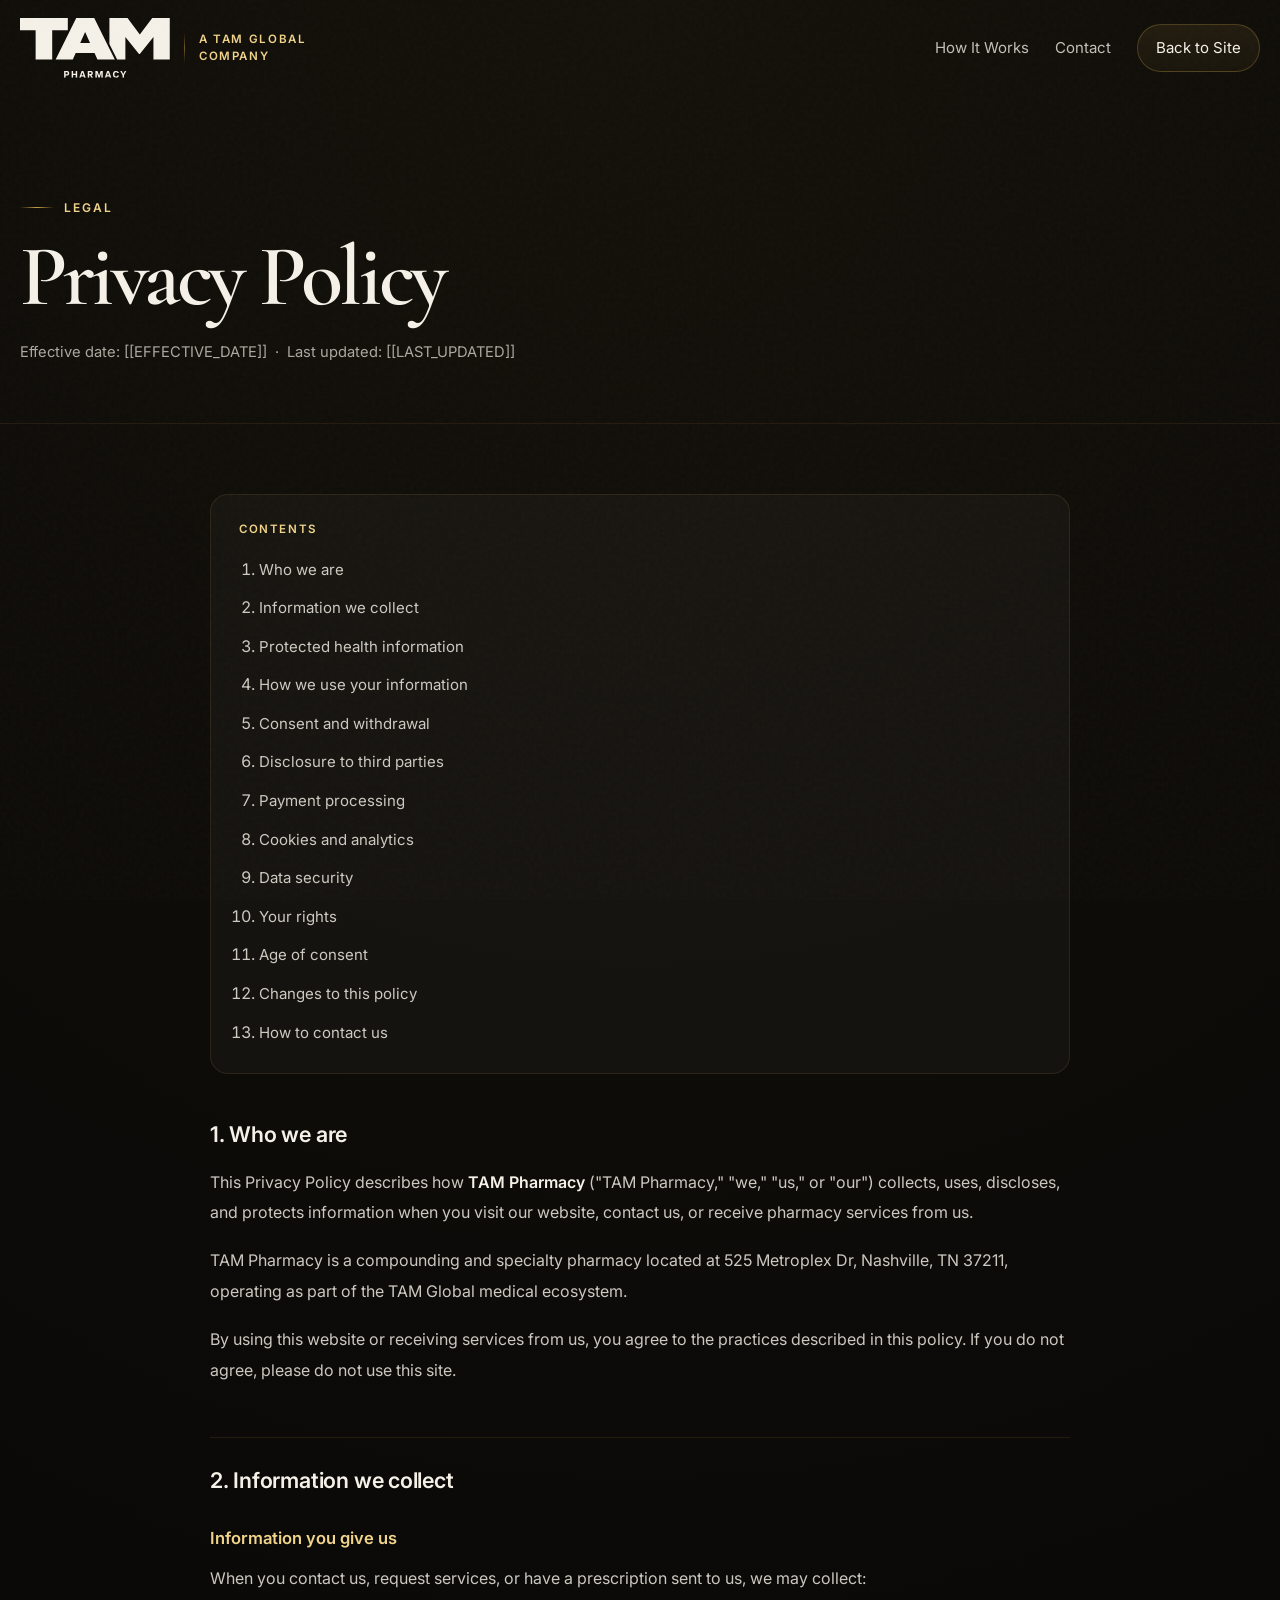
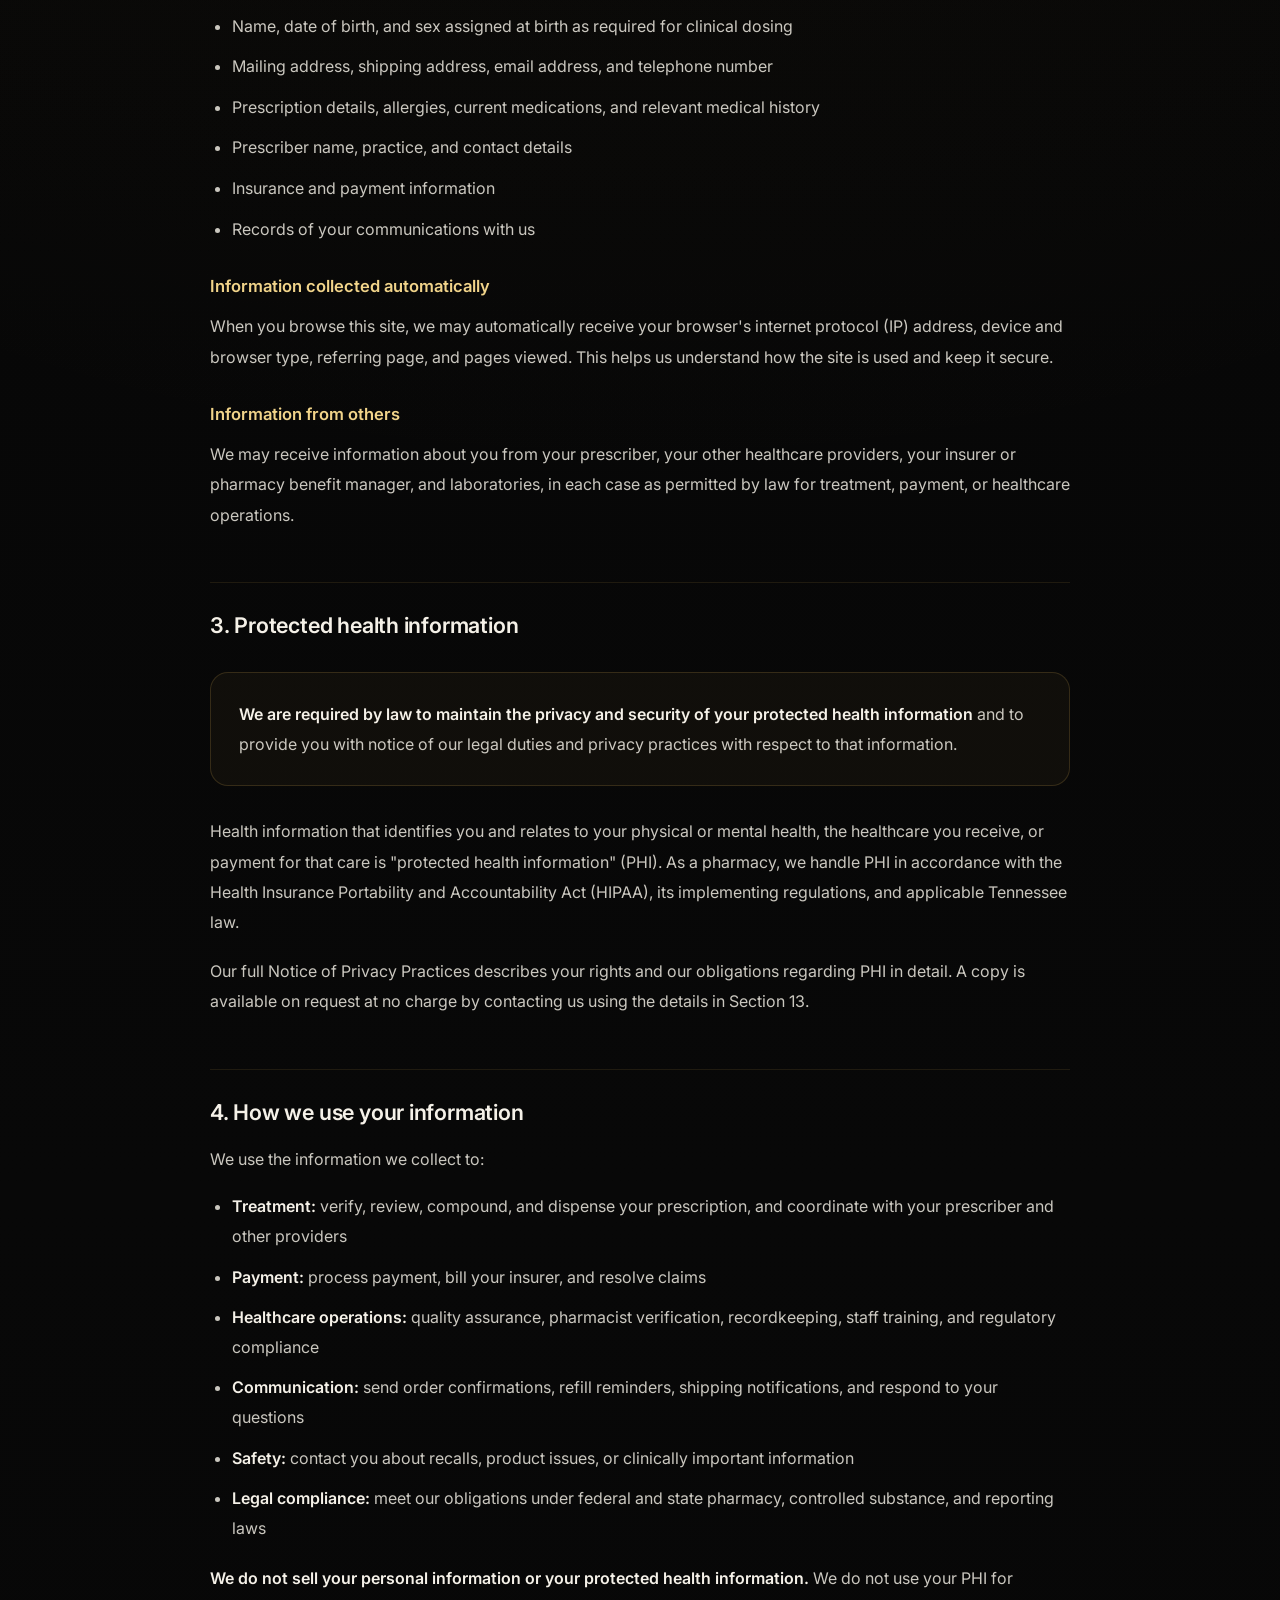
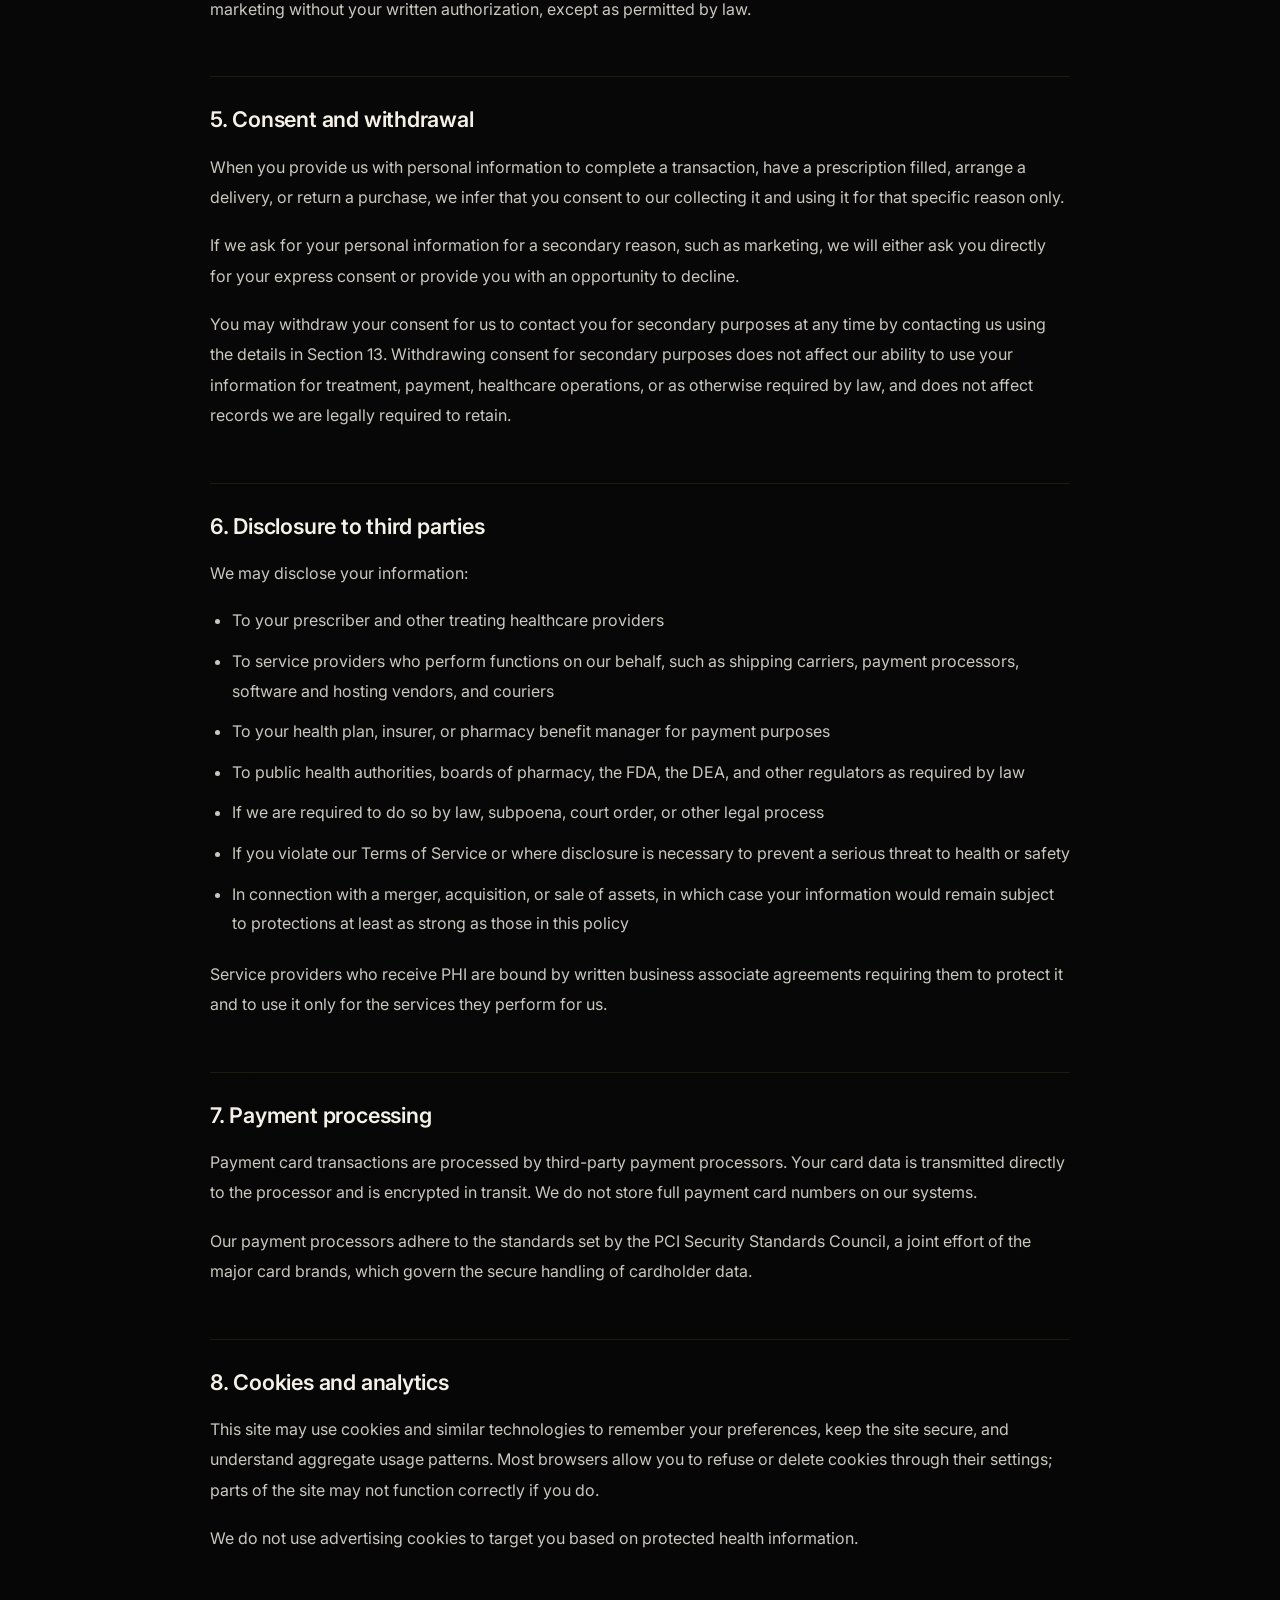
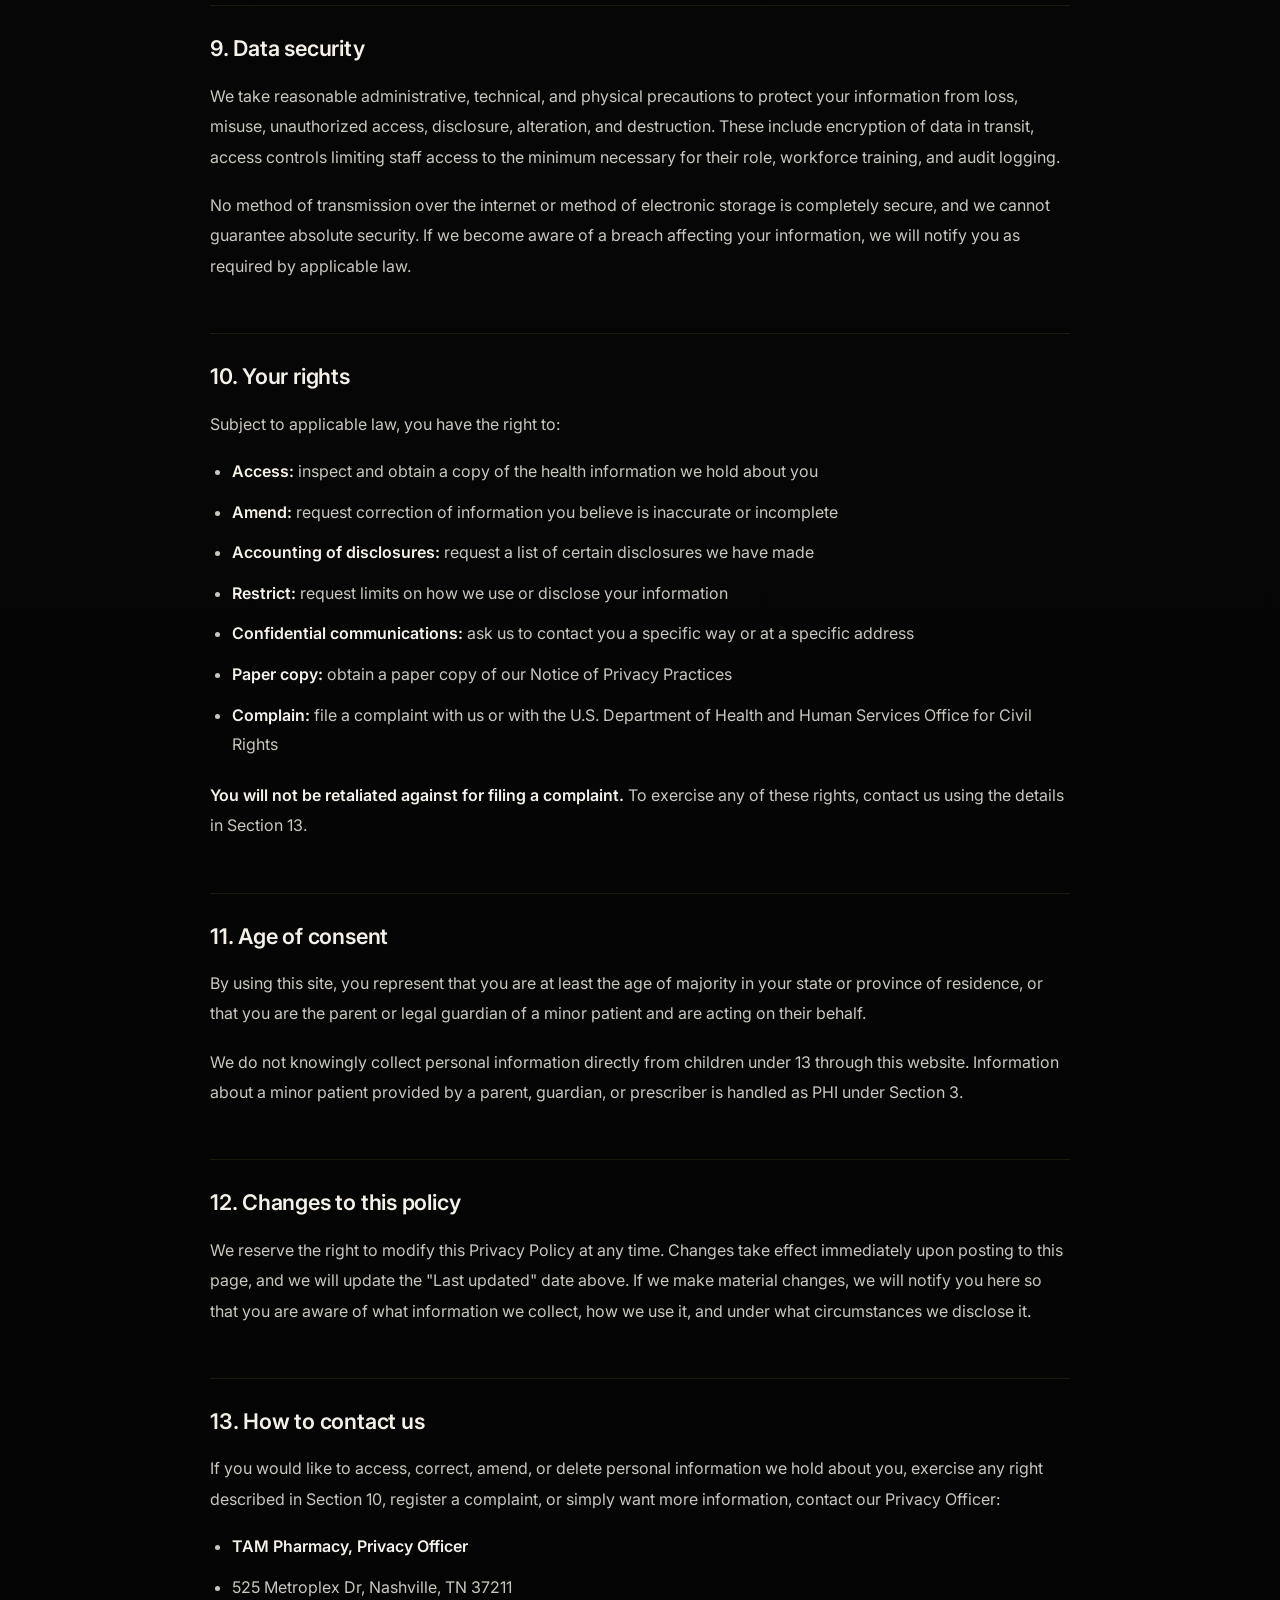
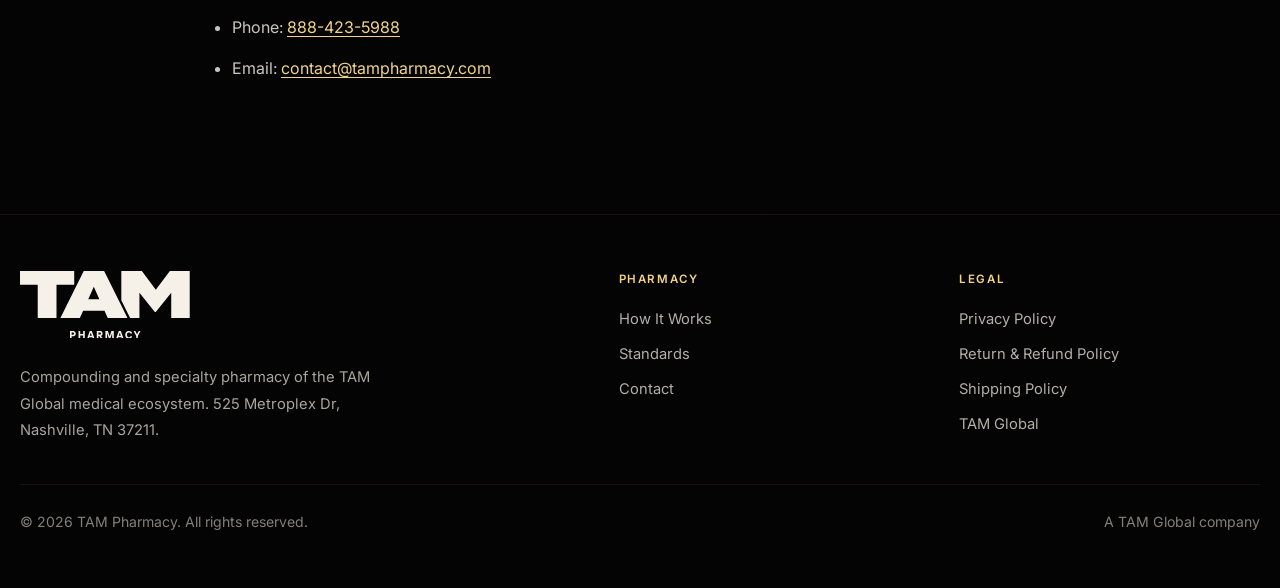
==== commit 4a0e88b8: "Refocus on prescribers, trim page, remove em dashes TAM Pharmacy does not work with the public direc" ====
--- a/privacy-policy.html
+++ b/privacy-policy.html
@@ -3,7 +3,7 @@
 <head>
 <meta charset="utf-8" />
 <meta name="viewport" content="width=device-width, initial-scale=1" />
-<title>Privacy Policy — TAM Pharmacy</title>
+<title>Privacy Policy | TAM Pharmacy</title>
 <meta name="description" content="How TAM Pharmacy collects, uses, protects, and discloses your personal and protected health information." />
 <meta name="robots" content="index, follow" />
 <link rel="icon" href="assets/favicon.svg" type="image/svg+xml" />
@@ -20,13 +20,12 @@
 
 <nav id="nav" class="scrolled">
   <div class="nav-inner">
-    <a class="brand" href="index.html" aria-label="TAM Pharmacy — home">
+    <a class="brand" href="index.html" aria-label="TAM Pharmacy home">
       <span class="brand-logo"><svg viewBox="0 0 535 213" role="img" aria-label="TAM Pharmacy"><use href="#logo-tam-pharmacy"/></svg></span>
       <span class="brand-divider" aria-hidden="true"></span>
       <span class="brand-text"><span>A TAM Global<br />Company</span></span>
     </a>
     <div class="nav-links">
-      <a href="index.html#capabilities">Capabilities</a>
       <a href="index.html#process">How It Works</a>
       <a href="index.html#contact">Contact</a>
       <a class="nav-cta" href="index.html">Back to Site</a>
@@ -36,7 +35,6 @@
     </button>
   </div>
   <div class="mobile-menu" id="mobileMenu">
-    <a href="index.html#capabilities">Capabilities</a>
     <a href="index.html#process">How It Works</a>
     <a href="index.html#contact">Contact</a>
     <a href="index.html">Back to Site</a>
@@ -152,12 +150,12 @@
     <h2 id="s4">4. How we use your information</h2>
     <p>We use the information we collect to:</p>
     <ul>
-      <li><strong>Treatment</strong> — verify, review, compound, and dispense your prescription, and coordinate with your prescriber and other providers</li>
-      <li><strong>Payment</strong> — process payment, bill your insurer, and resolve claims</li>
-      <li><strong>Healthcare operations</strong> — quality assurance, pharmacist verification, recordkeeping, staff training, and regulatory compliance</li>
-      <li><strong>Communication</strong> — send order confirmations, refill reminders, shipping notifications, and respond to your questions</li>
-      <li><strong>Safety</strong> — contact you about recalls, product issues, or clinically important information</li>
-      <li><strong>Legal compliance</strong> — meet our obligations under federal and state pharmacy, controlled substance, and reporting laws</li>
+      <li><strong>Treatment:</strong> verify, review, compound, and dispense your prescription, and coordinate with your prescriber and other providers</li>
+      <li><strong>Payment:</strong> process payment, bill your insurer, and resolve claims</li>
+      <li><strong>Healthcare operations:</strong> quality assurance, pharmacist verification, recordkeeping, staff training, and regulatory compliance</li>
+      <li><strong>Communication:</strong> send order confirmations, refill reminders, shipping notifications, and respond to your questions</li>
+      <li><strong>Safety:</strong> contact you about recalls, product issues, or clinically important information</li>
+      <li><strong>Legal compliance:</strong> meet our obligations under federal and state pharmacy, controlled substance, and reporting laws</li>
     </ul>
     <p>
       <strong>We do not sell your personal information or your protected health
@@ -245,13 +243,13 @@
     <h2 id="s10">10. Your rights</h2>
     <p>Subject to applicable law, you have the right to:</p>
     <ul>
-      <li><strong>Access</strong> — inspect and obtain a copy of the health information we hold about you</li>
-      <li><strong>Amend</strong> — request correction of information you believe is inaccurate or incomplete</li>
-      <li><strong>Accounting of disclosures</strong> — request a list of certain disclosures we have made</li>
-      <li><strong>Restrict</strong> — request limits on how we use or disclose your information</li>
-      <li><strong>Confidential communications</strong> — ask us to contact you a specific way or at a specific address</li>
-      <li><strong>Paper copy</strong> — obtain a paper copy of our Notice of Privacy Practices</li>
-      <li><strong>Complain</strong> — file a complaint with us or with the U.S. Department of Health and Human Services Office for Civil Rights</li>
+      <li><strong>Access:</strong> inspect and obtain a copy of the health information we hold about you</li>
+      <li><strong>Amend:</strong> request correction of information you believe is inaccurate or incomplete</li>
+      <li><strong>Accounting of disclosures:</strong> request a list of certain disclosures we have made</li>
+      <li><strong>Restrict:</strong> request limits on how we use or disclose your information</li>
+      <li><strong>Confidential communications:</strong> ask us to contact you a specific way or at a specific address</li>
+      <li><strong>Paper copy:</strong> obtain a paper copy of our Notice of Privacy Practices</li>
+      <li><strong>Complain:</strong> file a complaint with us or with the U.S. Department of Health and Human Services Office for Civil Rights</li>
     </ul>
     <p>
       <strong>You will not be retaliated against for filing a complaint.</strong>
@@ -286,7 +284,7 @@
       complaint, or simply want more information, contact our Privacy Officer:
     </p>
     <ul>
-      <li><strong>TAM Pharmacy — Privacy Officer</strong></li>
+      <li><strong>TAM Pharmacy, Privacy Officer</strong></li>
       <li>525 Metroplex Dr, Nashville, TN 37211</li>
       <li>Phone: <a href="tel:+18884235988">888-423-5988</a></li>
       <li>Email: <a href="mailto:contact@tampharmacy.com">contact@tampharmacy.com</a></li>
@@ -306,7 +304,6 @@
     <div class="footer-col">
       <h4>Pharmacy</h4>
       <ul>
-        <li><a href="index.html#capabilities">Capabilities</a></li>
         <li><a href="index.html#process">How It Works</a></li>
         <li><a href="index.html#standards">Standards</a></li>
         <li><a href="index.html#contact">Contact</a></li>
--- a/assets/site.css
+++ b/assets/site.css
@@ -1,5 +1,5 @@
 /* ==========================================================================
-   TAM Pharmacy — shared stylesheet
+   TAM Pharmacy shared stylesheet
    Design tokens lifted from the live TAM Global system (tam.global/assets/site.css)
    so the two sites are genuine siblings rather than a lookalike.
    ========================================================================== */
@@ -13,7 +13,7 @@
   --panel-strong: rgba(255,255,255,0.06);
   --text: #f5f1e8;
   --muted: rgba(245,241,232,0.68);
-  --body: rgba(245,241,232,0.82);   /* primary paragraph text — never --muted */
+  --body: rgba(245,241,232,0.82);   /* primary paragraph text, never --muted */
   --line: rgba(201,160,74,0.18);
   --gold: #c9a04a;
   --gold-soft: rgba(201,160,74,0.16);
@@ -37,7 +37,7 @@
   -webkit-font-smoothing: antialiased;
 }
 
-/* film grain — matches parent site exactly */
+/* film grain, matches parent site exactly */
 body::after {
   content: '';
   position: fixed;
@@ -53,7 +53,7 @@
 
 .container { width: min(var(--max), calc(100% - 40px)); margin: 0 auto; }
 
-/* skip link — keyboard accessibility */
+/* skip link, keyboard accessibility */
 .skip-link {
   position: absolute; left: -9999px; top: 0; z-index: 10000;
   padding: 12px 18px; background: var(--gold); color: #130f07;
@@ -179,15 +179,25 @@
   display: grid; align-items: end; padding: 132px 0 64px;
 }
 #heroCanvas { position: absolute; top: 0; left: 0; z-index: 0; }
+/* Stand-in for the hero frame sequence until assets/frames/ exists.
+   Shaped like the Amber Vial scene: warm key from upper left, deep falloff to
+   near-black, so an unfinished hero still reads as a lit set and not a gap. */
 .hero-poster {
   position: absolute; inset: 0; z-index: 0;
   background:
-    radial-gradient(ellipse 60% 50% at 42% 55%, rgba(201,160,74,0.20), transparent 70%),
-    radial-gradient(circle at 70% 30%, rgba(241,212,138,0.07), transparent 55%),
-    #050505;
+    radial-gradient(ellipse 42% 62% at 34% 44%, rgba(241,212,138,0.16), transparent 68%),
+    radial-gradient(ellipse 70% 80% at 30% 38%, rgba(201,160,74,0.13), transparent 72%),
+    radial-gradient(circle 340px at 74% 26%, rgba(241,212,138,0.05), transparent 70%),
+    radial-gradient(ellipse 120% 70% at 50% 118%, rgba(140,102,38,0.10), transparent 60%),
+    linear-gradient(160deg, #0b0906 0%, #070605 42%, #030303 100%);
+}
+.hero-poster::after {
+  /* soft horizon so the "surface" the vial would sit on is implied */
+  content: ''; position: absolute; inset: 0;
+  background: linear-gradient(180deg, transparent 58%, rgba(0,0,0,0.55) 82%, rgba(0,0,0,0.85) 100%);
 }
 /* Blends the canvas edge into the page ground so there is no visible seam.
-   Bottom-weighted only — not an edge-darkening vignette. */
+   Bottom-weighted only, not an edge-darkening vignette. */
 .hero-scrim {
   position: absolute; inset: 0; z-index: 1; pointer-events: none;
   background: linear-gradient(180deg,
@@ -459,9 +469,14 @@
   color: rgba(245,241,232,0.52); font-size: 0.88rem;
 }
 .footer-disclaimer {
+  /* Box stays container-width so its left edge lines up with the footer
+     columns; line length is capped with padding instead of max-width, which
+     would shrink the box and let `margin: auto` centre it out of alignment. */
   width: min(var(--max), calc(100% - 40px)); margin: 22px auto 0;
-  color: rgba(245,241,232,0.42); font-size: 0.78rem; line-height: 1.7; max-width: 90ch;
-}
+  padding-right: 26%;
+  color: rgba(245,241,232,0.42); font-size: 0.78rem; line-height: 1.7;
+}
+@media (max-width: 980px) { .footer-disclaimer { padding-right: 0; } }
 
 /* ---------- legal / policy pages ---------- */
 .legal-hero { padding: 190px 0 60px; border-bottom: 1px solid rgba(201,160,74,0.10); }
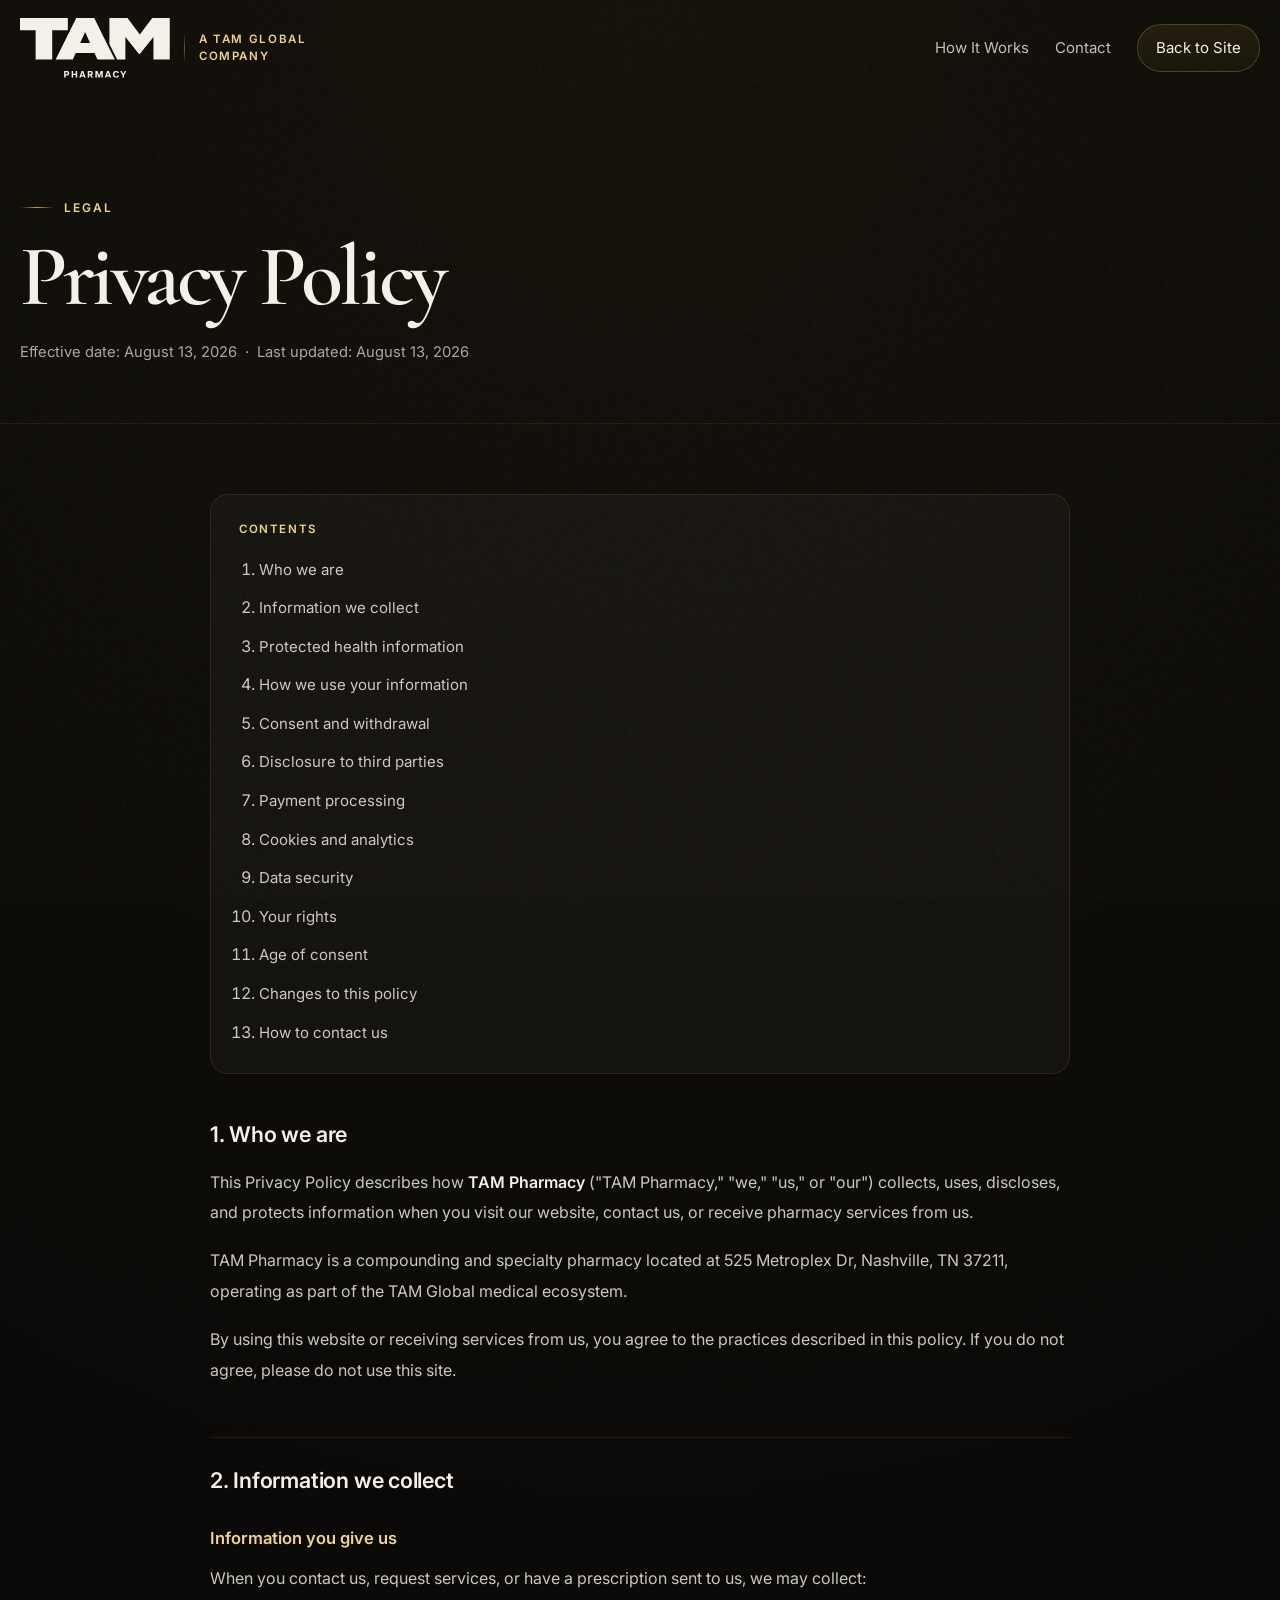
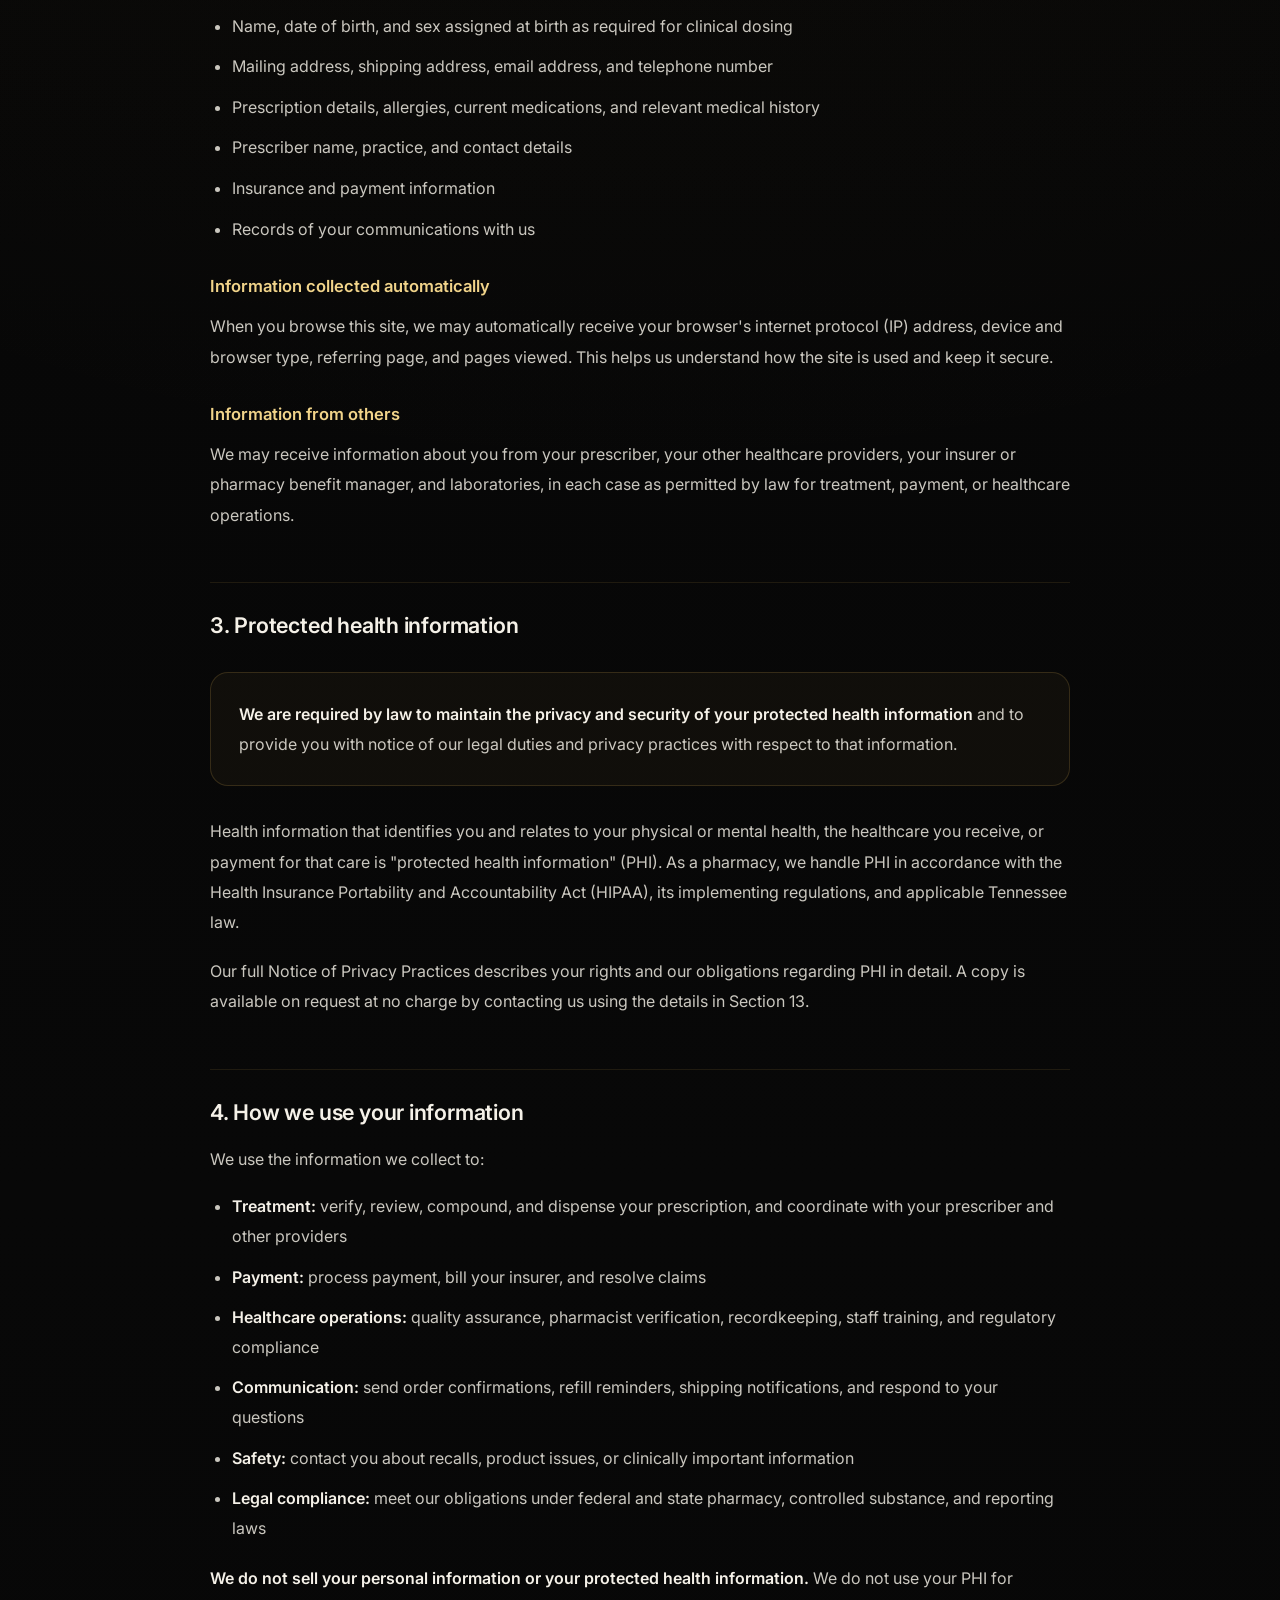
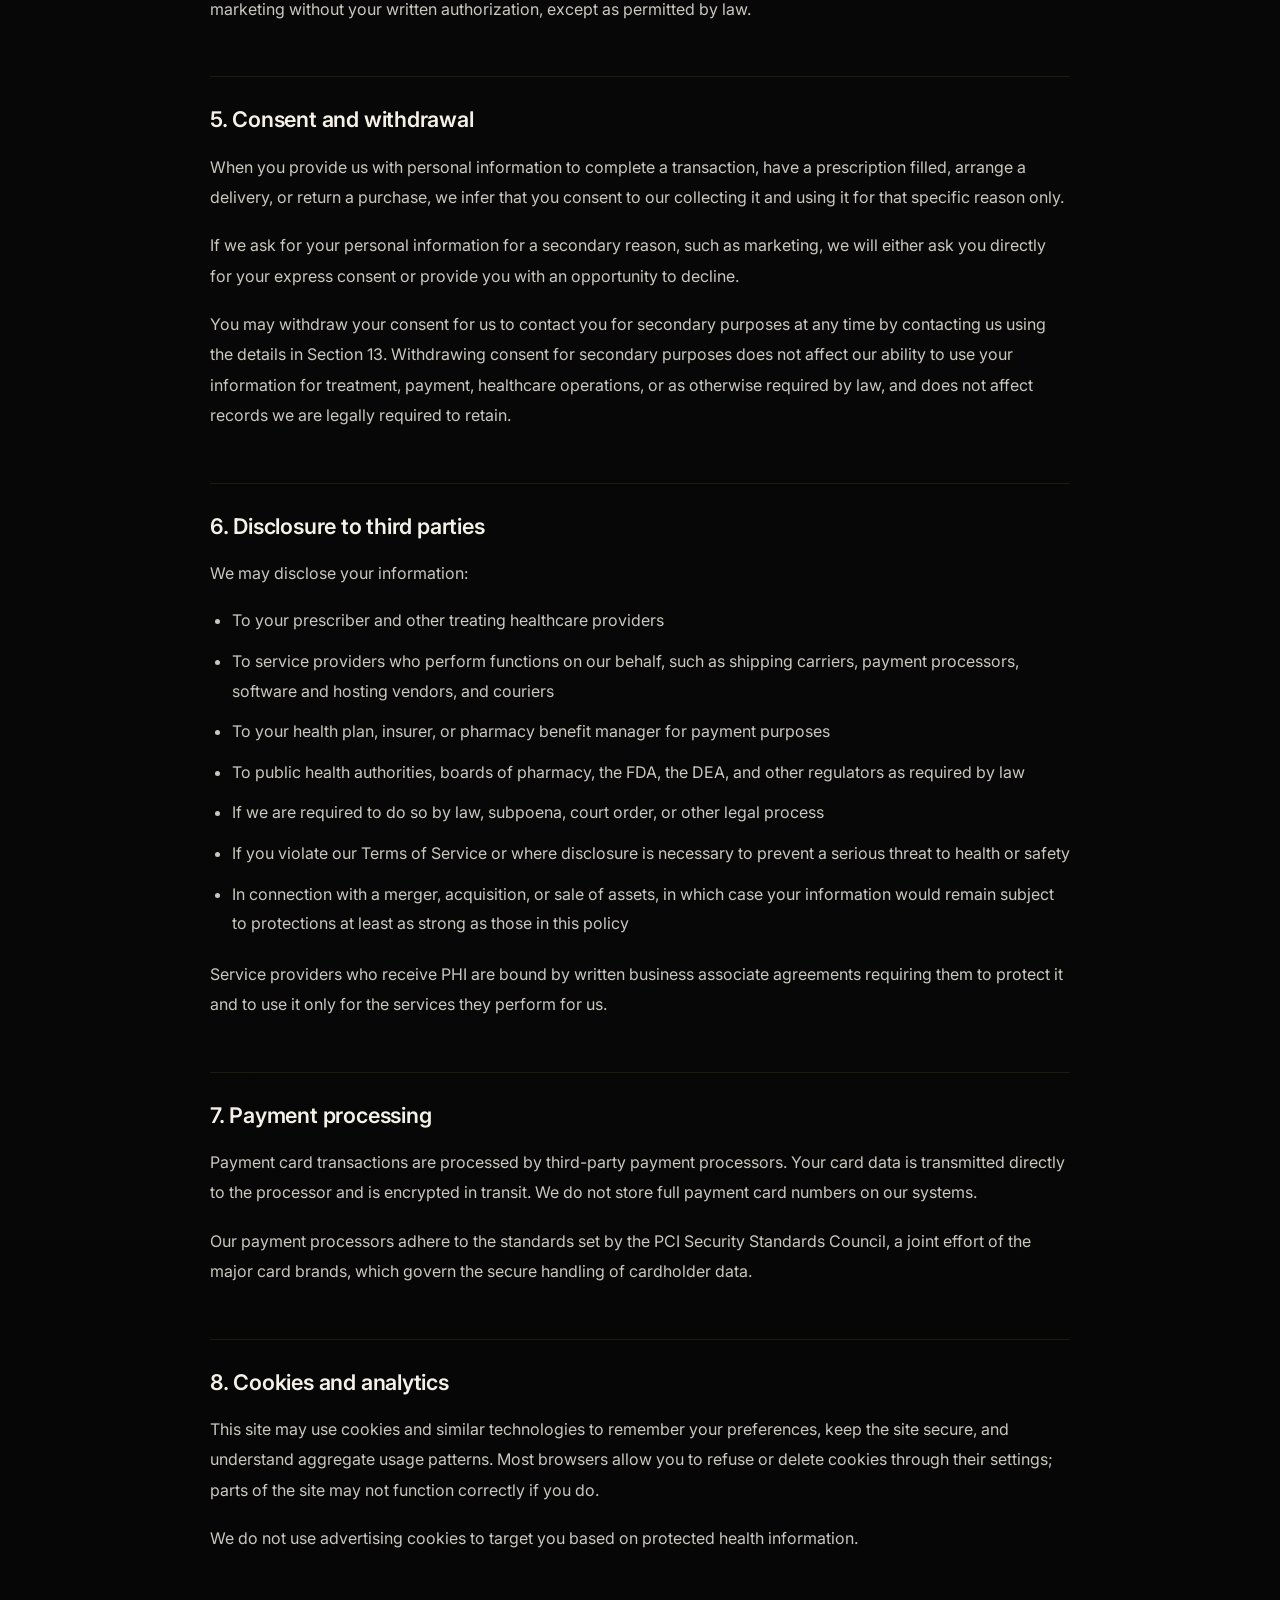
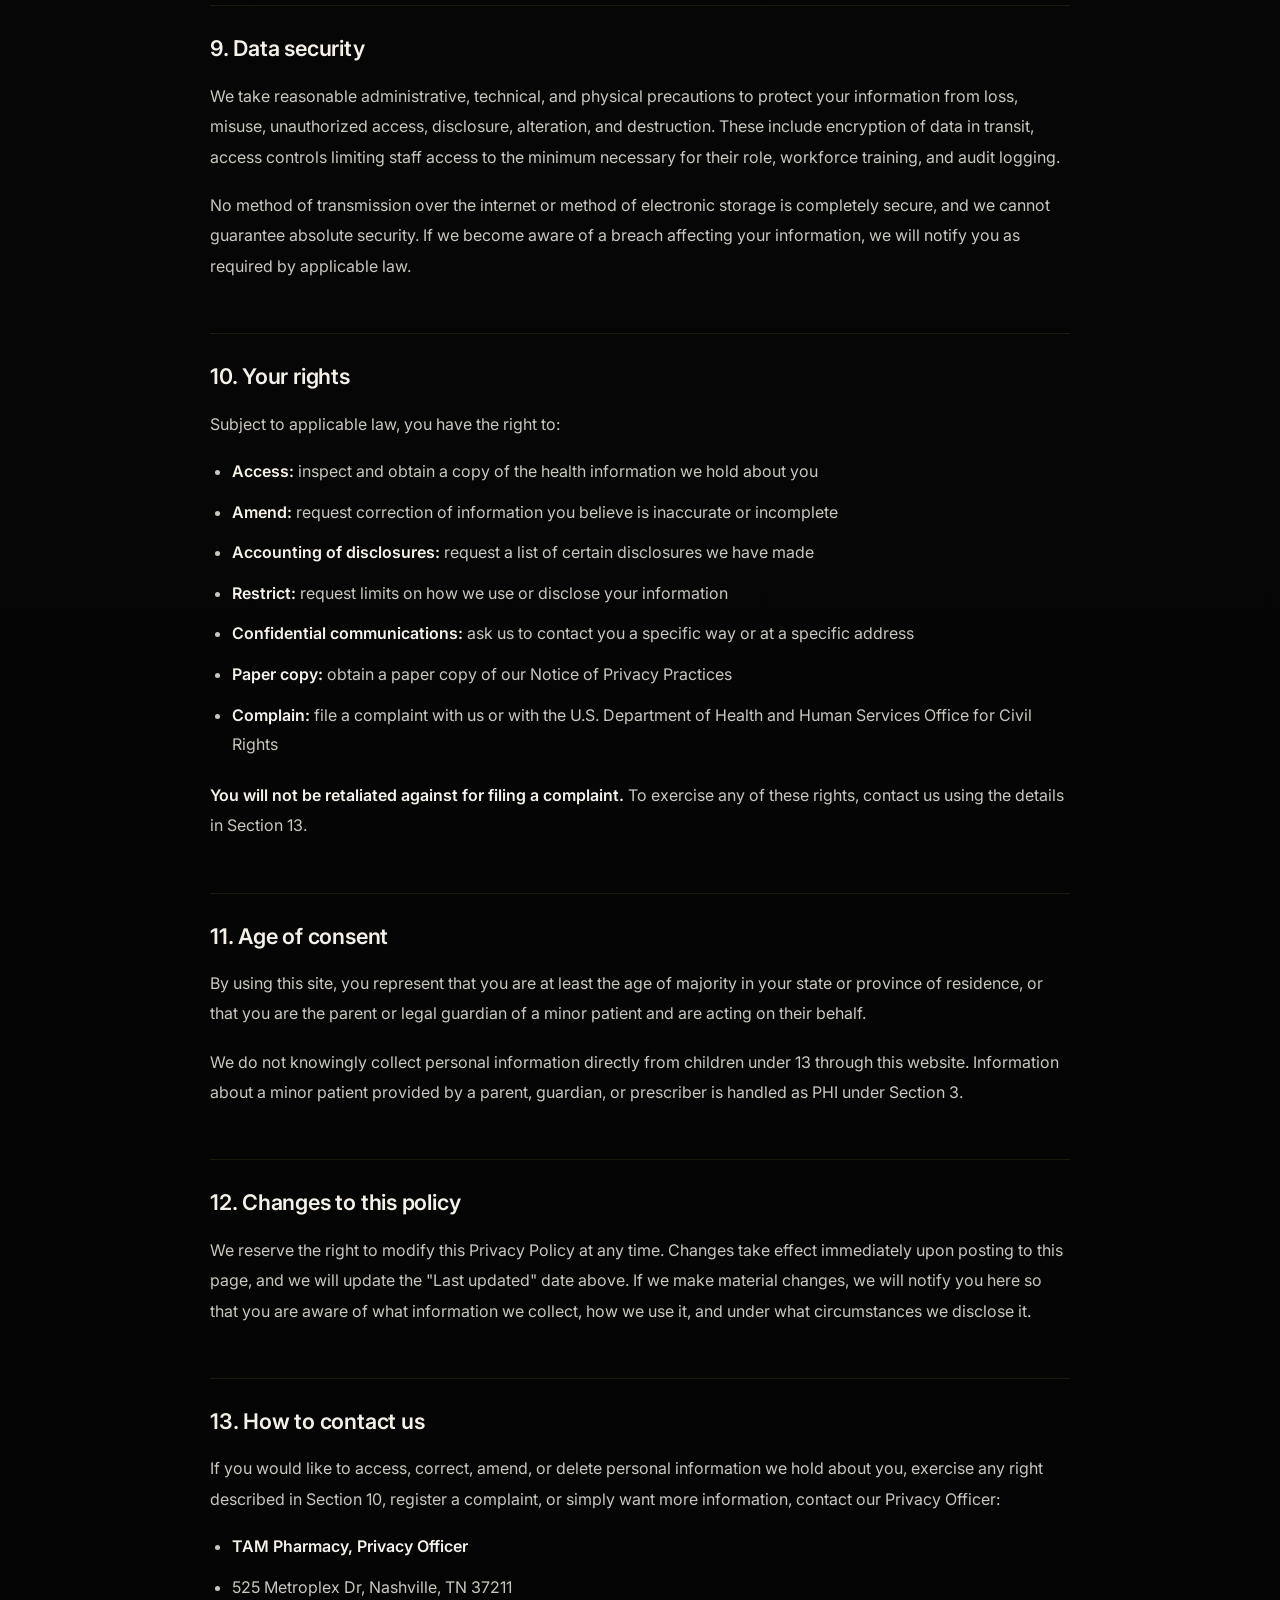
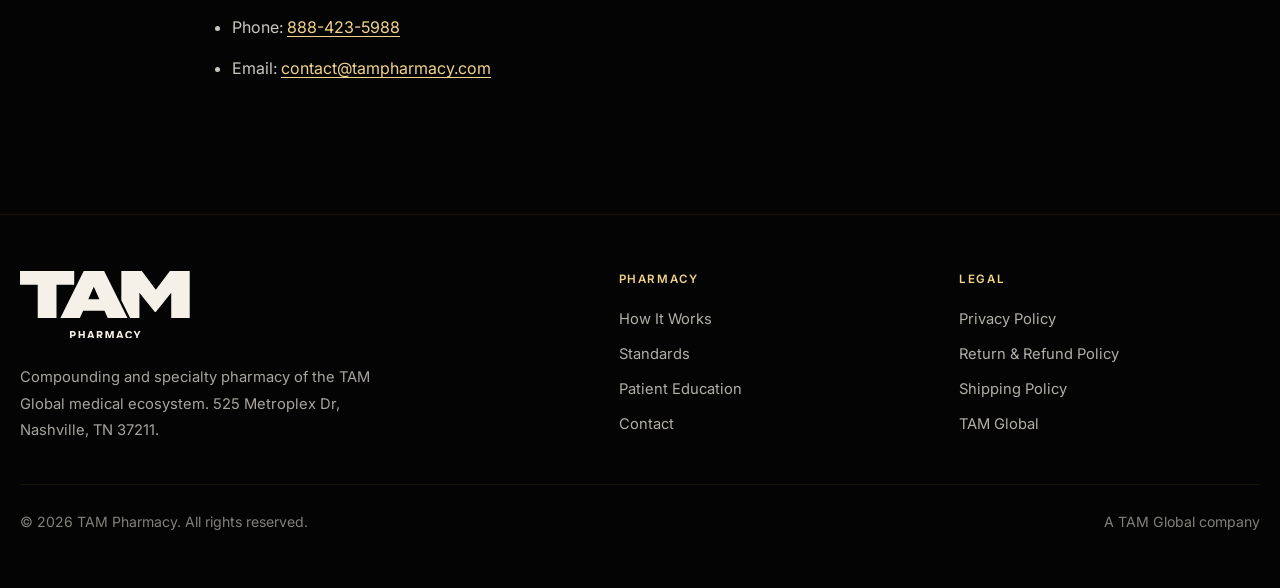
==== commit cbacf416: "Copy revisions, patient education guide, and go-live prep Index page, per prescriber review: - For P" ====
--- a/privacy-policy.html
+++ b/privacy-policy.html
@@ -48,7 +48,7 @@
     <span class="eyebrow">Legal</span>
     <h1>Privacy Policy</h1>
     <p class="legal-meta">
-      Effective date: [[EFFECTIVE_DATE]] &nbsp;·&nbsp; Last updated: [[LAST_UPDATED]]
+      Effective date: August 13, 2026 &nbsp;·&nbsp; Last updated: August 13, 2026
     </p>
   </div>
 </header>
@@ -306,6 +306,7 @@
       <ul>
         <li><a href="index.html#process">How It Works</a></li>
         <li><a href="index.html#standards">Standards</a></li>
+        <li><a href="patient-education/subcutaneous-injection-guide.html">Patient Education</a></li>
         <li><a href="index.html#contact">Contact</a></li>
       </ul>
     </div>
--- a/assets/site.css
+++ b/assets/site.css
@@ -172,39 +172,53 @@
 }
 
 /* ---------- hero (scroll-scrubbed canvas) ---------- */
-.hero { position: relative; height: 300vh; }
+/* 200vh, so the scrub range is one viewport. With 40 frames that is roughly
+   22px of scroll per frame at 900px tall, tighter than the old 300vh/61-frame
+   pairing managed at 29px. Shortening the hero and thinning the sequence
+   together buys back the smoothness that thinning alone would cost. */
+.hero { position: relative; height: 200vh; }
 .hero-sticky {
   position: sticky; top: 0; height: 100svh;
   overflow: hidden; isolation: isolate;
   display: grid; align-items: end; padding: 132px 0 64px;
 }
-#heroCanvas { position: absolute; top: 0; left: 0; z-index: 0; }
-/* Stand-in for the hero frame sequence until assets/frames/ exists.
-   Shaped like the Amber Vial scene: warm key from upper left, deep falloff to
-   near-black, so an unfinished hero still reads as a lit set and not a gap. */
+/* The clip is far brighter and more saturated than the page. Knocking it back
+   here rather than re-encoding the frames keeps it adjustable in one place:
+   opacity lets the near-black ground show through, saturate tames the cyan
+   that fights the gold, brightness stops it competing with the copy. */
+#heroCanvas {
+  position: absolute; top: 0; left: 0; z-index: 0;
+  opacity: 0.58;
+  filter: saturate(0.68) brightness(0.82) contrast(1.05);
+}
+/* First frame of the hero video. Shown until the canvas has painted, so the
+   handover is invisible rather than a swap between two different images. */
 .hero-poster {
   position: absolute; inset: 0; z-index: 0;
-  background:
-    radial-gradient(ellipse 42% 62% at 34% 44%, rgba(241,212,138,0.16), transparent 68%),
-    radial-gradient(ellipse 70% 80% at 30% 38%, rgba(201,160,74,0.13), transparent 72%),
-    radial-gradient(circle 340px at 74% 26%, rgba(241,212,138,0.05), transparent 70%),
-    radial-gradient(ellipse 120% 70% at 50% 118%, rgba(140,102,38,0.10), transparent 60%),
-    linear-gradient(160deg, #0b0906 0%, #070605 42%, #030303 100%);
+  background: url('hero-poster.webp') no-repeat center center / cover, #050505;
 }
 .hero-poster::after {
-  /* soft horizon so the "surface" the vial would sit on is implied */
+  /* floor falloff, so the subject sits in a void rather than on a flat panel */
   content: ''; position: absolute; inset: 0;
-  background: linear-gradient(180deg, transparent 58%, rgba(0,0,0,0.55) 82%, rgba(0,0,0,0.85) 100%);
+  background: linear-gradient(180deg, transparent 52%, rgba(0,0,0,0.45) 78%, rgba(3,3,3,0.9) 100%);
 }
 /* Blends the canvas edge into the page ground so there is no visible seam.
    Bottom-weighted only, not an edge-darkening vignette. */
 .hero-scrim {
   position: absolute; inset: 0; z-index: 1; pointer-events: none;
-  background: linear-gradient(180deg,
-    rgba(5,5,5,0.30) 0%,
-    rgba(5,5,5,0.20) 30%,
-    rgba(5,5,5,0.72) 74%,
-    rgba(5,5,5,0.97) 100%);
+  background:
+    /* left-weighted, so the headline keeps contrast over the bright glass */
+    linear-gradient(90deg,
+      rgba(5,5,5,0.88) 0%,
+      rgba(5,5,5,0.62) 32%,
+      rgba(5,5,5,0.18) 62%,
+      rgba(5,5,5,0.05) 100%),
+    /* bottom falloff dissolves the canvas edge into the page ground */
+    linear-gradient(180deg,
+      rgba(5,5,5,0.42) 0%,
+      rgba(5,5,5,0.28) 28%,
+      rgba(5,5,5,0.78) 76%,
+      rgba(5,5,5,0.98) 100%);
 }
 .hero-grid {
   position: relative; z-index: 2;
@@ -529,13 +543,22 @@
 /* ---------- responsive ---------- */
 @media (max-width: 980px) {
   section { padding: 88px 0; }
-  .hero { height: 240vh; }
+  .hero { height: 170vh; }
   .hero-grid, .stack, .metrics-grid, .cap-grid, .principles-grid,
   .contact-shell, .statement-panel, .footer-top {
     grid-template-columns: 1fr;
   }
   .metrics-grid { grid-template-columns: repeat(2, minmax(0, 1fr)); }
   .hero-card { justify-self: start; width: 100%; }
+  /* The copy spans the full width here, so a left-weighted scrim protects
+     nothing. Darken evenly instead, weighted to the lower half. */
+  .hero-scrim {
+    background: linear-gradient(180deg,
+      rgba(5,5,5,0.52) 0%,
+      rgba(5,5,5,0.46) 22%,
+      rgba(5,5,5,0.80) 62%,
+      rgba(5,5,5,0.97) 100%);
+  }
   .stack-rail { position: relative; top: 0; }
   .nav-links { display: none; }
   .nav-toggle { display: inline-flex; }
@@ -554,3 +577,36 @@
   .hero-sticky { padding: 116px 0 48px; }
   .legal-hero { padding: 150px 0 48px; }
 }
+
+/* ---------- print ----------
+   Patients print the injection guide and keep it with their supplies, so it
+   has to survive on paper: light ground, no fixed nav, no film grain, and
+   nothing that relies on colour alone. */
+@media print {
+  body { background: #fff !important; color: #111; }
+  body::after { display: none !important; }        /* film grain */
+  nav, footer .footer-top, .skip-link, .legal-toc { display: none !important; }
+  .legal-hero { padding: 0 0 18px; border-bottom: 1px solid #ccc; }
+  .legal-hero h1 { color: #111; font-size: 26pt; }
+  .eyebrow { color: #7a5c1e; }
+  .eyebrow::before { background: #7a5c1e; }
+  .legal-meta { color: #444; }
+  .legal-body { padding: 18px 0 0; }
+  .legal-body h2 {
+    color: #111; border-top: 1px solid #ddd; font-size: 13pt;
+    margin: 20px 0 8px; padding-top: 12px; break-after: avoid;
+  }
+  .legal-body p, .legal-body li { color: #222; font-size: 10.5pt; line-height: 1.5; }
+  .legal-body strong { color: #000; }
+  .legal-body a { color: #111; text-decoration: none; }
+  .legal-callout {
+    border: 1px solid #999; background: #f4f4f4; break-inside: avoid;
+    padding: 10px 12px;
+  }
+  .legal-body ol, .legal-body ul { break-inside: avoid; }
+  footer { border-top: 1px solid #ccc; padding: 12px 0 0; }
+  .footer-row { display: none; }
+  .footer-disclaimer { color: #444; font-size: 8.5pt; padding-right: 0; }
+  .container { width: 100%; }
+  @page { margin: 14mm; }
+}
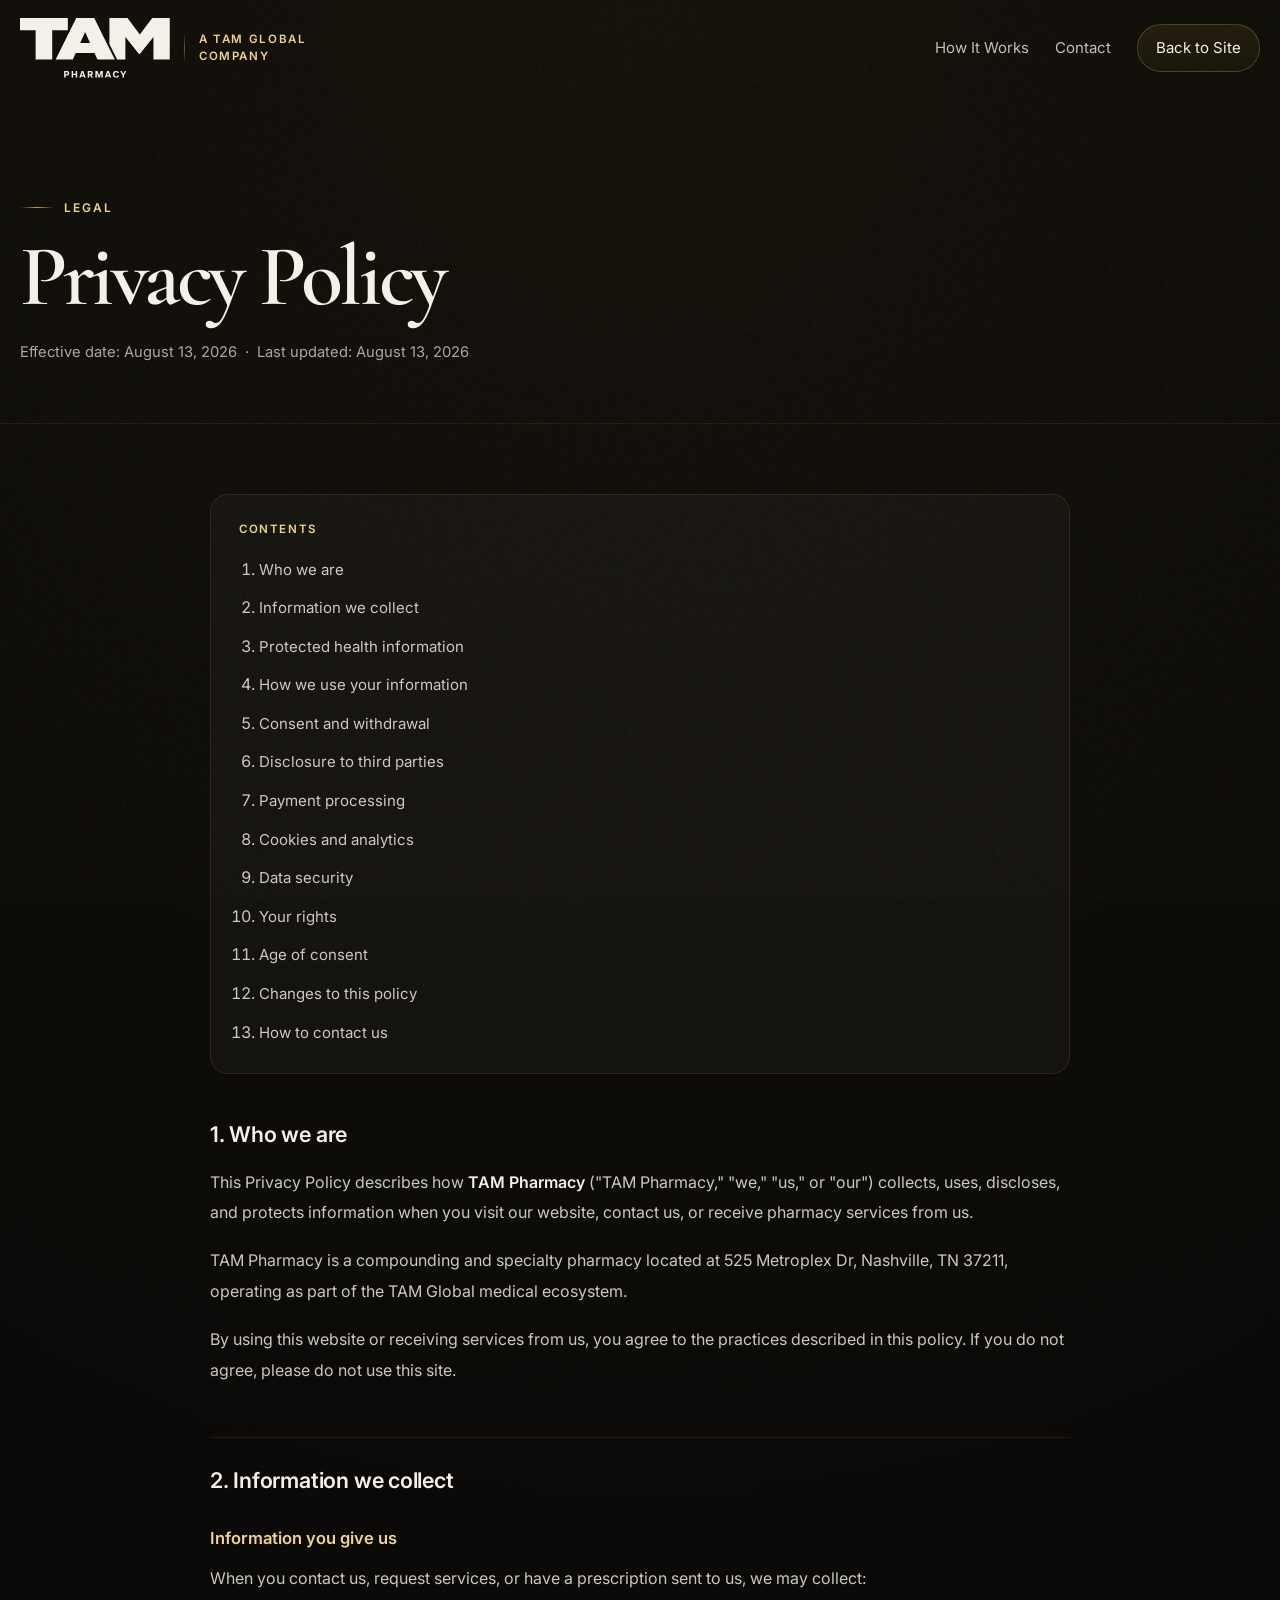
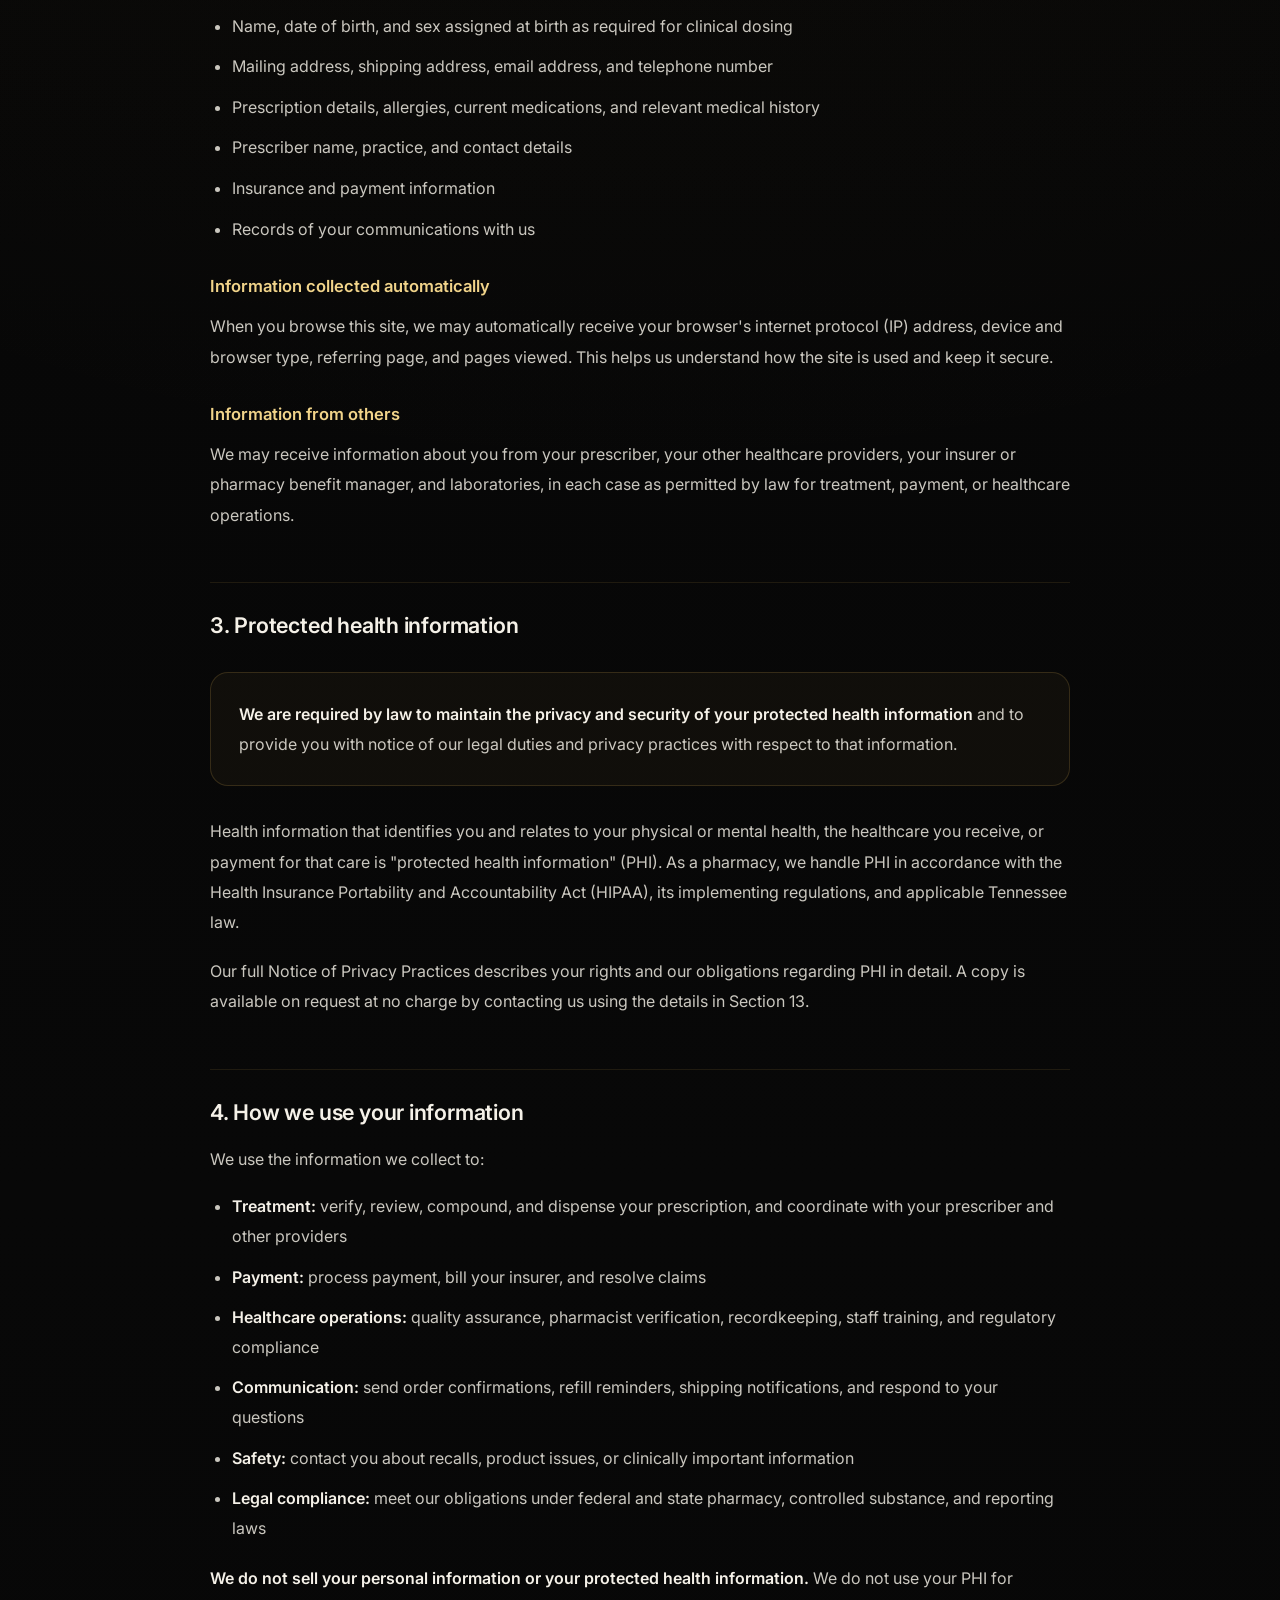
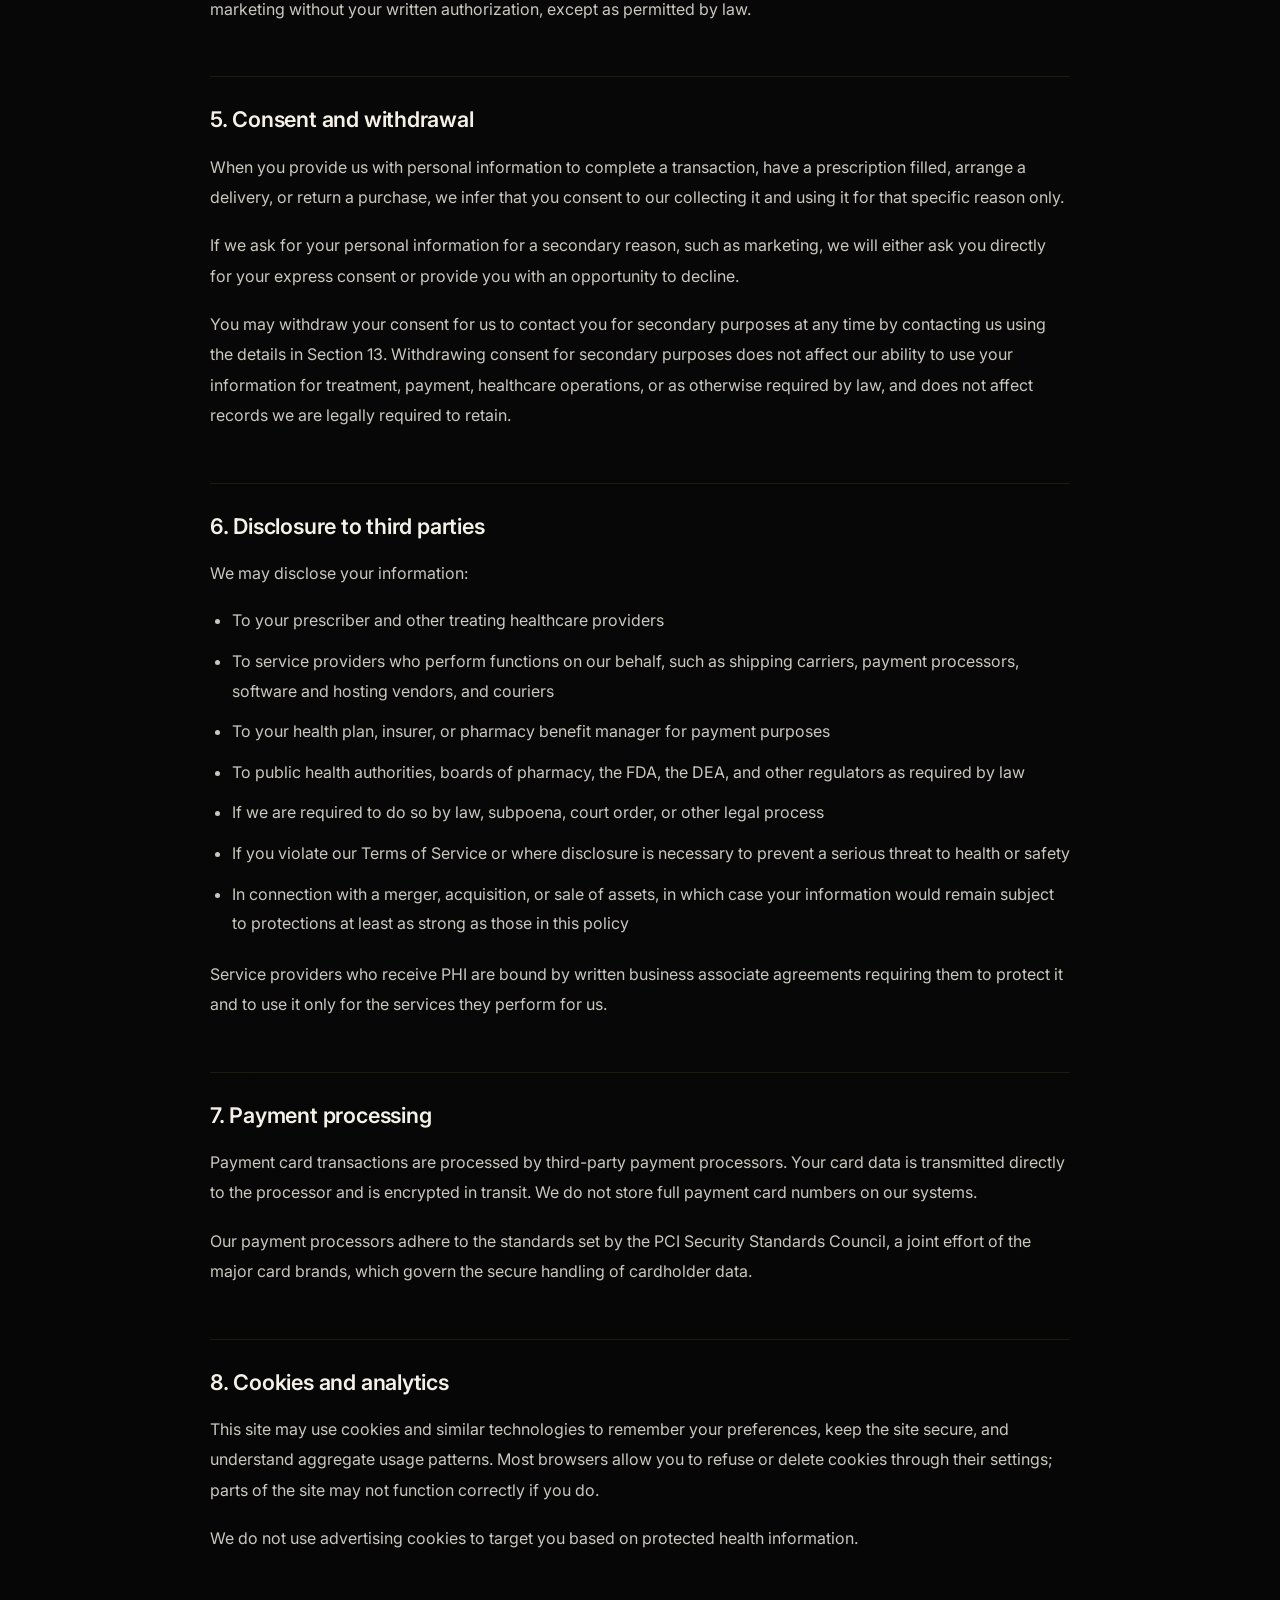
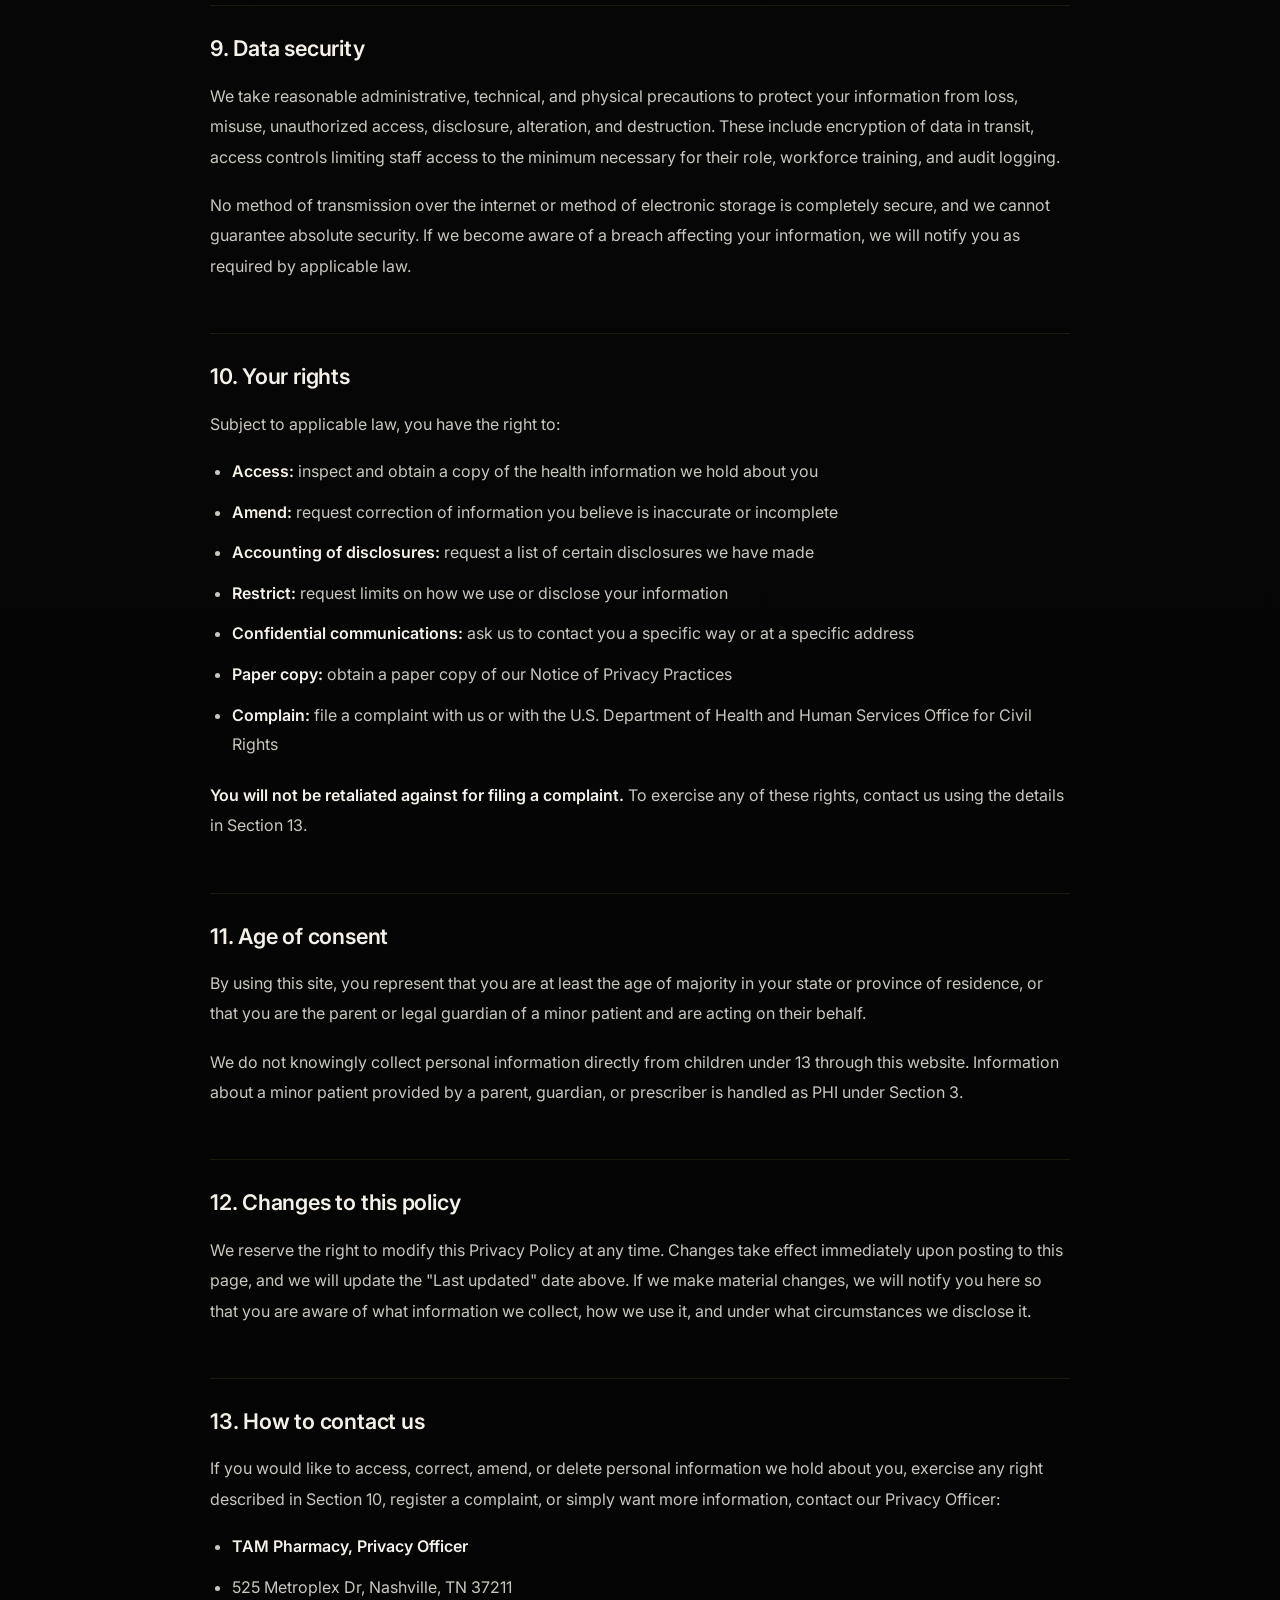
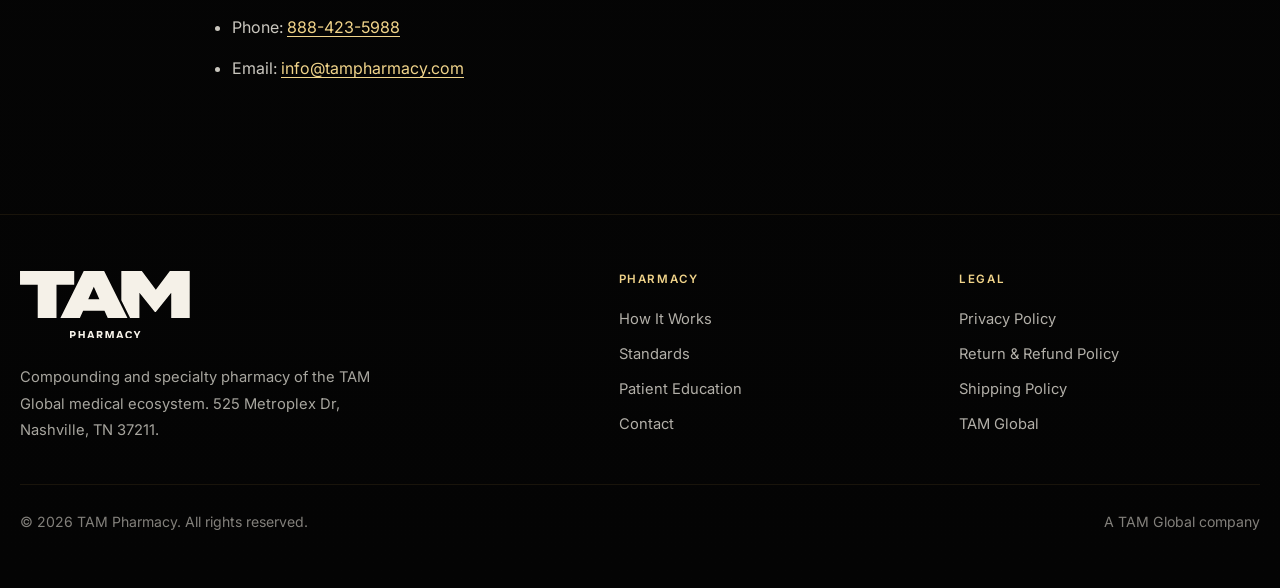
==== commit 33c8218c: "Change the contact address to info@tampharmacy.com Twelve occurrences across the five pages and the " ====
--- a/privacy-policy.html
+++ b/privacy-policy.html
@@ -287,7 +287,7 @@
       <li><strong>TAM Pharmacy, Privacy Officer</strong></li>
       <li>525 Metroplex Dr, Nashville, TN 37211</li>
       <li>Phone: <a href="tel:+18884235988">888-423-5988</a></li>
-      <li>Email: <a href="mailto:contact@tampharmacy.com">contact@tampharmacy.com</a></li>
+      <li>Email: <a href="mailto:info@tampharmacy.com">info@tampharmacy.com</a></li>
     </ul>
 
   </div>
